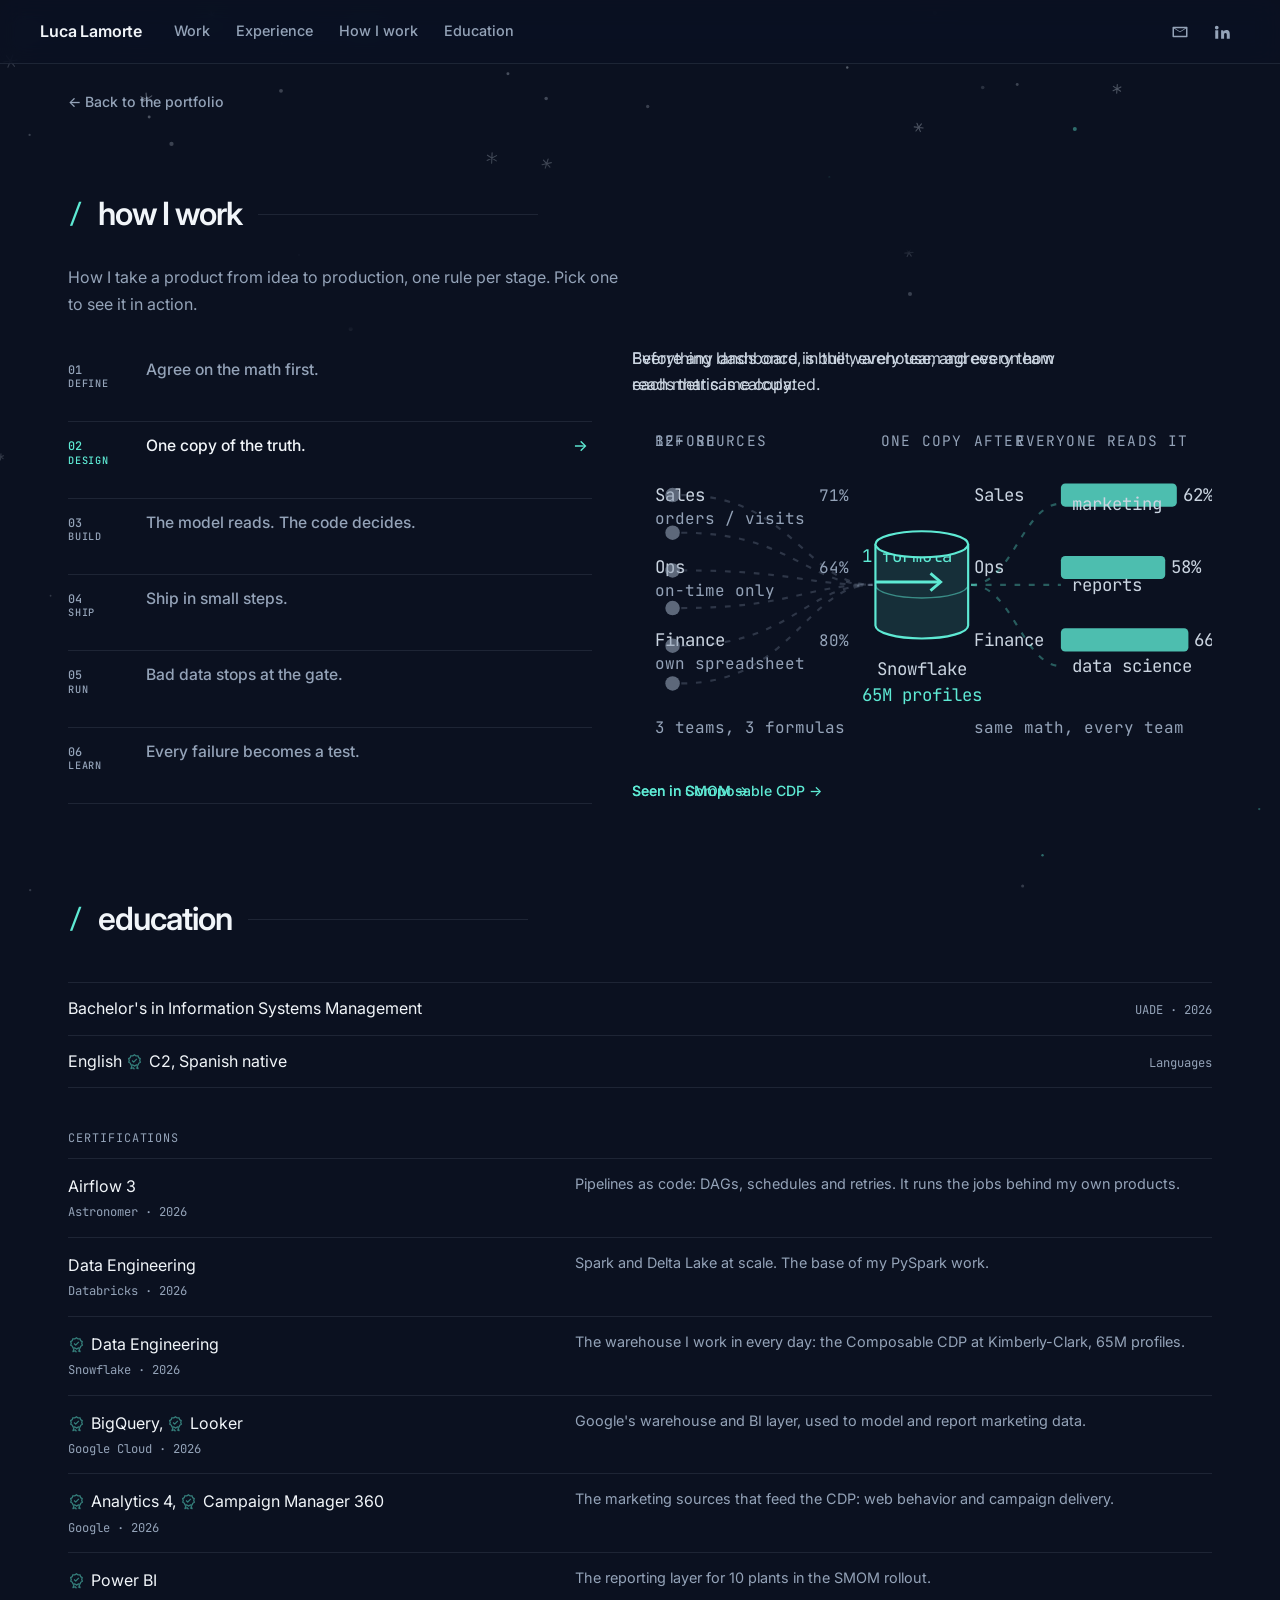
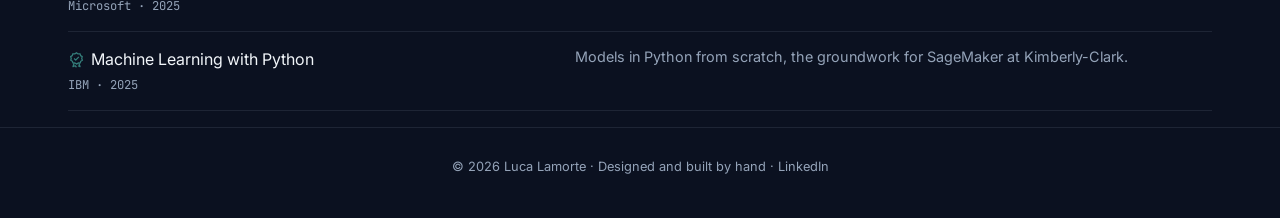
==== work.html @ 302ec4eb "Redesign: less CV, more product, under a quiet snowfall of data The hero uses the full width, About " ====
<!doctype html>
<html lang="en">
<head>
<meta charset="utf-8">
<meta name="viewport" content="width=device-width, initial-scale=1">
<title>How I work · Luca Lamorte</title>
<meta name="description" content="Data Engineer in Buenos Aires. I build the data platform, and then the GenAI product on top of it.">
<link rel="canonical" href="https://lucalamorte.github.io/work.html">
<meta property="og:type" content="website">
<meta property="og:site_name" content="Luca Lamorte">
<meta property="og:title" content="Luca Lamorte · Data Engineer">
<meta property="og:description" content="Data Engineer in Buenos Aires. I build the data platform, and then the GenAI product on top of it.">
<meta property="og:url" content="https://lucalamorte.github.io/work.html">
<meta property="og:image" content="https://lucalamorte.github.io/assets/og/home.png">
<meta property="og:image:alt" content="Luca Lamorte · Data Engineer">
<meta property="og:image:width" content="1200">
<meta property="og:image:height" content="630">
<meta property="og:locale" content="en_US">
<meta name="twitter:card" content="summary_large_image">
<meta name="twitter:title" content="Luca Lamorte · Data Engineer">
<meta name="twitter:description" content="Data Engineer in Buenos Aires. I build the data platform, and then the GenAI product on top of it.">
<meta name="twitter:image" content="https://lucalamorte.github.io/assets/og/home.png">
<meta name="theme-color" content="#0b1120">
<link rel="icon" href="assets/favicon.svg" type="image/svg+xml">
<link rel="apple-touch-icon" href="assets/apple-touch-icon.png">
<link rel="preconnect" href="https://fonts.googleapis.com">
<link rel="preconnect" href="https://fonts.gstatic.com" crossorigin>
<link href="https://fonts.googleapis.com/css2?family=Inter:wght@400;500;600;700&family=JetBrains+Mono:wght@400;500&display=swap" rel="stylesheet">
<link rel="stylesheet" href="style.css">
</head>
<body>
<svg width="0" height="0" style="position:absolute" aria-hidden="true">
  <symbol id="i-mail" viewBox="0 0 24 24"><path fill="currentColor" d="M3 5h18a1 1 0 0 1 1 1v12a1 1 0 0 1-1 1H3a1 1 0 0 1-1-1V6a1 1 0 0 1 1-1zm9 7.2L4 7.3V17h16V7.3l-8 4.9zM5.2 7l6.8 4.2L18.8 7H5.2z"/></symbol>
  <symbol id="i-linkedin" viewBox="0 0 24 24"><path fill="currentColor" d="M4.98 3.5a2.5 2.5 0 1 1 0 5 2.5 2.5 0 0 1 0-5zM3 9.75h4V21H3V9.75zm7 0h3.8v1.6h.06c.53-1 1.83-2.06 3.77-2.06 4.03 0 4.77 2.65 4.77 6.1V21h-4v-5c0-1.2-.02-2.74-1.67-2.74-1.67 0-1.93 1.3-1.93 2.65V21h-4V9.75z"/></symbol>
  <symbol id="i-db" viewBox="0 0 24 24"><g fill="none" stroke="currentColor" stroke-width="1.8"><ellipse cx="12" cy="5.5" rx="7.5" ry="2.8"/><path d="M4.5 5.5v13c0 1.5 3.4 2.8 7.5 2.8s7.5-1.3 7.5-2.8v-13M4.5 12c0 1.5 3.4 2.8 7.5 2.8s7.5-1.3 7.5-2.8"/></g></symbol>
  <symbol id="i-copy" viewBox="0 0 24 24"><path fill="none" stroke="currentColor" stroke-width="1.8" stroke-linejoin="round" d="M9 9h10.5a1.5 1.5 0 0 1 1.5 1.5V20a1.5 1.5 0 0 1-1.5 1.5H10.5A1.5 1.5 0 0 1 9 20zM15 9V4.5A1.5 1.5 0 0 0 13.5 3H4.5A1.5 1.5 0 0 0 3 4.5v9A1.5 1.5 0 0 0 4.5 15H9"/></symbol>
  <symbol id="i-seal" viewBox="0 0 24 24"><g fill="none" stroke="currentColor" stroke-width="1.8" stroke-linejoin="round"><path d="M12 2.5l2.2 1.6 2.7-.2.9 2.6 2.3 1.4-.7 2.6.9 2.6-2.3 1.4-.9 2.6-2.7-.2L12 18.5l-2.2-1.6-2.7.2-.9-2.6-2.3-1.4.7-2.6-.9-2.6 2.3-1.4.9-2.6 2.7.2z"/><path d="M8.6 10.6l2.3 2.3 4.4-4.6"/><path d="M8.5 17.6L7 22l3-1.2L12 23M15.5 17.6L17 22l-3-1.2"/></g></symbol>
  <symbol id="i-factory" viewBox="0 0 24 24"><path fill="none" stroke="currentColor" stroke-width="1.8" stroke-linejoin="round" d="M3 21V10l5 3V10l5 3V10l5 3V4h3v17H3zm4-4h2m4 0h2"/></symbol>
</svg>

<nav class="nav" aria-label="Main">
  <a class="name" href="index.html">Luca Lamorte</a>
  <div class="links"><a href="index.html#projects">Work</a><a href="index.html#experience">Experience</a><a href="#principles">How I work</a><a href="#education">Education</a></div>
  <div class="icons">
    <a href="mailto:lclamorte@gmail.com?subject=Let's%20connect!" aria-label="Email"><svg><use href="#i-mail"/></svg></a>
    <a href="https://www.linkedin.com/in/lclamorte/" aria-label="LinkedIn" rel="noopener"><svg><use href="#i-linkedin"/></svg></a>
  </div>
</nav>

<main id="top" class="page">
  <a class="back" href="index.html">← Back to the portfolio</a>
  <section id="principles" class="reveal">
    <h2><span>/</span> how I work</h2>
    <p class="lead">How I take a product from idea to production, one rule per stage. Pick one to see it in action.</p>
    <div class="principles">
      <div class="pr-list" role="tablist" aria-label="How I work">
        <button type="button" class="pr-item on" role="tab" aria-selected="true" aria-controls="pr-0" id="pr-tab-0"><span class="n">01<em>Define</em></span><span class="tx"><b>Agree on the math first.</b><span class="desc"><span>Before any dashboard is built, every team agrees on how each metric is calculated.</span></span></span><i class="bar"></i></button>
        <button type="button" class="pr-item" role="tab" aria-selected="false" aria-controls="pr-1" id="pr-tab-1"><span class="n">02<em>Design</em></span><span class="tx"><b>One copy of the truth.</b><span class="desc"><span>Everything lands once, in the warehouse, and every team reads that same copy.</span></span></span><i class="bar"></i></button>
        <button type="button" class="pr-item" role="tab" aria-selected="false" aria-controls="pr-2" id="pr-tab-2"><span class="n">03<em>Build</em></span><span class="tx"><b>The model reads. The code decides.</b><span class="desc"><span>The model understands what people mean. Every number, date and delete happens in code.</span></span></span><i class="bar"></i></button>
        <button type="button" class="pr-item" role="tab" aria-selected="false" aria-controls="pr-3" id="pr-tab-3"><span class="n">04<em>Ship</em></span><span class="tx"><b>Ship in small steps.</b><span class="desc"><span>Release to one group first, learn from it, then roll out to the rest.</span></span></span><i class="bar"></i></button>
        <button type="button" class="pr-item" role="tab" aria-selected="false" aria-controls="pr-4" id="pr-tab-4"><span class="n">05<em>Run</em></span><span class="tx"><b>Bad data stops at the gate.</b><span class="desc"><span>Quality is checked inside the pipeline, so a broken source never reaches an audience.</span></span></span><i class="bar"></i></button>
        <button type="button" class="pr-item" role="tab" aria-selected="false" aria-controls="pr-5" id="pr-tab-5"><span class="n">06<em>Learn</em></span><span class="tx"><b>Every failure becomes a test.</b><span class="desc"><span>When something breaks for a real user, that conversation becomes a test.</span></span></span><i class="bar"></i></button>
      </div>
      <div class="pr-panel">
        <div class="pr-scene on" role="tabpanel" id="pr-0" aria-labelledby="pr-tab-0">
          <p class="scene-desc">Before any dashboard is built, every team agrees on how each metric is calculated.</p>
          <svg viewBox="0 0 400 240" role="img" aria-label="Three teams with three formulas agree on one, and their numbers become comparable."><text class="sc-cap" x="16" y="24" text-anchor="start">before</text><text class="sc-cap" x="236" y="24" text-anchor="start">after</text><text class="sc-t" x="16" y="62" text-anchor="start">Sales</text><text class="sc-mut" x="150" y="62" text-anchor="end">71%</text><text class="sc-mut" x="16" y="78" text-anchor="start">orders / visits</text><text class="sc-t" x="16" y="112" text-anchor="start">Ops</text><text class="sc-mut" x="150" y="112" text-anchor="end">64%</text><text class="sc-mut" x="16" y="128" text-anchor="start">on-time only</text><text class="sc-t" x="16" y="162" text-anchor="start">Finance</text><text class="sc-mut" x="150" y="162" text-anchor="end">80%</text><text class="sc-mut" x="16" y="178" text-anchor="start">own spreadsheet</text><text class="sc-mut" x="16" y="222" text-anchor="start">3 teams, 3 formulas</text><path d="M168 118 H212" stroke="#5eead4" stroke-width="2"/><path d="M206 112 l7 6 l-7 6" fill="none" stroke="#5eead4" stroke-width="2"/><text class="sc-acc" x="190" y="104" text-anchor="middle">1 formula</text><text class="sc-t" x="236" y="62" text-anchor="start">Sales</text><rect x="296" y="50" width="80" height="16" rx="3" fill="#5eead4" fill-opacity=".8"><animate attributeName="width" values="0;0;80;80;0" keyTimes="0;.15;.45;.92;1" dur="6s" repeatCount="indefinite"/></rect><text class="sc-t" x="380" y="62" opacity="0">62%<animate attributeName="opacity" values="0;0;1;1;0" keyTimes="0;.44;.5;.92;1" dur="6s" repeatCount="indefinite"/></text><text class="sc-t" x="236" y="112" text-anchor="start">Ops</text><rect x="296" y="100" width="72" height="16" rx="3" fill="#5eead4" fill-opacity=".8"><animate attributeName="width" values="0;0;72;72;0" keyTimes="0;.15;.45;.92;1" dur="6s" repeatCount="indefinite"/></rect><text class="sc-t" x="372" y="112" opacity="0">58%<animate attributeName="opacity" values="0;0;1;1;0" keyTimes="0;.44;.5;.92;1" dur="6s" repeatCount="indefinite"/></text><text class="sc-t" x="236" y="162" text-anchor="start">Finance</text><rect x="296" y="150" width="88" height="16" rx="3" fill="#5eead4" fill-opacity=".8"><animate attributeName="width" values="0;0;88;88;0" keyTimes="0;.15;.45;.92;1" dur="6s" repeatCount="indefinite"/></rect><text class="sc-t" x="388" y="162" opacity="0">66%<animate attributeName="opacity" values="0;0;1;1;0" keyTimes="0;.44;.5;.92;1" dur="6s" repeatCount="indefinite"/></text><text class="sc-mut" x="236" y="222" text-anchor="start">same math, every team</text></svg>
          <a class="seen" href="projects/smom.html">Seen in SMOM →</a>
        </div>
        <div class="pr-scene" role="tabpanel" id="pr-1" aria-labelledby="pr-tab-1">
          <p class="scene-desc">Everything lands once, in the warehouse, and every team reads that same copy.</p>
          <svg viewBox="0 0 400 240" role="img" aria-label="One copy of the truth. Everything lands once, in the warehouse, and every team reads that same copy."><text class="sc-cap" x="16" y="24" text-anchor="start">12+ sources</text><text class="sc-cap" x="200" y="24" text-anchor="middle">one copy</text><text class="sc-cap" x="384" y="24" text-anchor="end">everyone reads it</text><path class="sc-line sc-flow" d="M34 58 C110 58 120 120 166 120"/><circle cx="28" cy="58" r="5" fill="#94a3b8" fill-opacity=".6"/><path class="sc-line sc-flow" d="M34 84 C110 84 120 120 166 120"/><circle cx="28" cy="84" r="5" fill="#94a3b8" fill-opacity=".6"/><path class="sc-line sc-flow" d="M34 110 C110 110 120 120 166 120"/><circle cx="28" cy="110" r="5" fill="#94a3b8" fill-opacity=".6"/><path class="sc-line sc-flow" d="M34 136 C110 136 120 120 166 120"/><circle cx="28" cy="136" r="5" fill="#94a3b8" fill-opacity=".6"/><path class="sc-line sc-flow" d="M34 162 C110 162 120 120 166 120"/><circle cx="28" cy="162" r="5" fill="#94a3b8" fill-opacity=".6"/><path class="sc-line sc-flow" d="M34 188 C110 188 120 120 166 120"/><circle cx="28" cy="188" r="5" fill="#94a3b8" fill-opacity=".6"/><path class="sc-line sc-flow sc-acc-line" d="M234 120 C262 120 270 64 296 64"/><text class="sc-t" x="304" y="68" text-anchor="start">marketing</text><path class="sc-line sc-flow sc-acc-line" d="M234 120 C262 120 270 120 296 120"/><text class="sc-t" x="304" y="124" text-anchor="start">reports</text><path class="sc-line sc-flow sc-acc-line" d="M234 120 C262 120 270 176 296 176"/><text class="sc-t" x="304" y="180" text-anchor="start">data science</text><path d="M168 92 v56 a32 9 0 0 0 64 0 v-56" fill="rgba(94,234,212,.14)" stroke="#5eead4" stroke-width="1.5"/>
<ellipse cx="200" cy="92" rx="32" ry="9" fill="#0b1120" stroke="#5eead4" stroke-width="1.5"/>
<path d="M168 120 a32 9 0 0 0 64 0" fill="none" stroke="#5eead4" stroke-opacity=".5"/><text class="sc-t" x="200" y="182" text-anchor="middle">Snowflake</text><text class="sc-acc" x="200" y="200" text-anchor="middle">65M profiles</text></svg>
          <a class="seen" href="projects/cdp.html">Seen in Composable CDP →</a>
        </div>
        <div class="pr-scene" role="tabpanel" id="pr-2" aria-labelledby="pr-tab-2">
          <p class="scene-desc">The model understands what people mean. Every number, date and delete happens in code.</p>
          <svg viewBox="0 0 400 240" role="img" aria-label="The model reads. The code decides. The model understands what people mean. Every number, date and delete happens in code."><text class="sc-cap" x="16" y="24" text-anchor="start">you say</text><path class="sc-line sc-flow" d="M170 68 H260 V176 H170"/><ellipse rx="4" ry="5.2" fill="#f8fafc"><animateMotion dur="3.6s" repeatCount="indefinite" path="M170 68 H260 V176 H170" keyPoints="0;1;1" keyTimes="0;.85;1" calcMode="linear"/></ellipse><path d="M12 42 H150 a6 6 0 0 1 6 6 V88 a6 6 0 0 1 -6 6 H26 l-10 8 v-8 h-4 a6 6 0 0 1 -6 -6 V48 a6 6 0 0 1 6 -6 z" fill="rgba(94,234,212,.08)" stroke="rgba(94,234,212,.35)"/><text class="sc-t" x="16" y="64" text-anchor="start">"the usual, but</text><text class="sc-t" x="16" y="82" text-anchor="start">with two eggs"</text><circle cx="260" cy="68" r="28" fill="#5eead4"/><text class="sc-ink" x="260" y="72" text-anchor="middle">model</text><text class="sc-mut" x="298" y="66" text-anchor="start">reads it</text><text class="sc-mut" x="268" y="118" text-anchor="start">{toast: 1,</text><text class="sc-mut" x="268" y="132" text-anchor="start"> eggs: 2}</text><rect class="sc-code" x="232" y="148" width="56" height="56" rx="6"/><text class="sc-t" x="260" y="180" text-anchor="middle">code</text><text class="sc-mut" x="298" y="174" text-anchor="start">does</text><text class="sc-mut" x="298" y="188" text-anchor="start">the math</text><g opacity=".2"><ellipse cx="66" cy="150" rx="50" ry="12" fill="none" stroke="#94a3b8" stroke-width="1.5"/><ellipse cx="66" cy="150" rx="36" ry="7" fill="none" stroke="#94a3b8" stroke-opacity=".4"/><path d="M38 146 q0 -9 9 -10 q10 0 10 9 q-9 5 -19 1 z" fill="#f8fafc"/><circle cx="47" cy="143" r="3.5" fill="#fbbf24"/><path d="M62 146 q0 -9 9 -10 q10 0 10 9 q-9 5 -19 1 z" fill="#f8fafc"/><circle cx="71" cy="143" r="3.5" fill="#fbbf24"/><rect x="86" y="136" width="18" height="14" rx="4" fill="#d6a462"/><animate attributeName="opacity" values=".2;.2;1;1" keyTimes="0;.8;.88;1" dur="3.6s" repeatCount="indefinite"/></g><text class="sc-big" x="16" y="190" opacity=".25">412 kcal<animate attributeName="opacity" values=".25;.25;1;1" keyTimes="0;.8;.88;1" dur="3.6s" repeatCount="indefinite"/></text><text class="sc-cap" x="16" y="210" text-anchor="start">logged, exact</text></svg>
          <a class="seen" href="projects/nutrigordo.html">Seen in Nutrigordo →</a>
        </div>
        <div class="pr-scene" role="tabpanel" id="pr-3" aria-labelledby="pr-tab-3">
          <p class="scene-desc">Release to one group first, learn from it, then roll out to the rest.</p>
          <svg viewBox="0 0 400 240" role="img" aria-label="A release goes to a pilot, then one team, five teams, a region and everyone."><text class="sc-cap" x="200" y="28" text-anchor="middle">ship in small steps</text><path d="M40 128 H360" stroke="#94a3b8" stroke-opacity=".3" stroke-width="2"/><path d="M40 128 H360" stroke="#5eead4" stroke-width="2" pathLength="100" stroke-dasharray="0 100"><animate attributeName="stroke-dasharray" values="0 100;100 100;100 100;0 100" keyTimes="0;.85;.94;1" dur="10s" repeatCount="indefinite"/></path><g fill="#94a3b8"><animate attributeName="fill" values="#94a3b8;#94a3b8;#5eead4;#5eead4;#94a3b8" keyTimes="0;0.000;0.020;.94;1" dur="10s" repeatCount="indefinite"/><circle cx="40.0" cy="88" r="3"/><path d="M36.0 100 a4 4 0 0 1 8 0 z"/></g><circle cx="40" cy="128" r="6" fill="#0b1120" stroke="#94a3b8" stroke-width="2"><animate attributeName="stroke" values="#94a3b8;#94a3b8;#5eead4;#5eead4;#94a3b8" keyTimes="0;0.000;0.020;.94;1" dur="10s" repeatCount="indefinite"/><animate attributeName="fill" values="#0b1120;#0b1120;#5eead4;#5eead4;#0b1120" keyTimes="0;0.000;0.020;.94;1" dur="10s" repeatCount="indefinite"/></circle><text class="sc-t" x="40" y="156" text-anchor="middle">Pilot</text><text class="sc-acc" x="40" y="174" text-anchor="middle" opacity="0">live<animate attributeName="opacity" values="0;0;1;1;0" keyTimes="0;0.000;0.020;.94;1" dur="10s" repeatCount="indefinite"/></text><g fill="#94a3b8"><animate attributeName="fill" values="#94a3b8;#94a3b8;#5eead4;#5eead4;#94a3b8" keyTimes="0;0.212;0.232;.94;1" dur="10s" repeatCount="indefinite"/><circle cx="115.5" cy="88" r="3"/><path d="M111.5 100 a4 4 0 0 1 8 0 z"/></g><g fill="#94a3b8"><animate attributeName="fill" values="#94a3b8;#94a3b8;#5eead4;#5eead4;#94a3b8" keyTimes="0;0.212;0.232;.94;1" dur="10s" repeatCount="indefinite"/><circle cx="124.5" cy="88" r="3"/><path d="M120.5 100 a4 4 0 0 1 8 0 z"/></g><circle cx="120" cy="128" r="6" fill="#0b1120" stroke="#94a3b8" stroke-width="2"><animate attributeName="stroke" values="#94a3b8;#94a3b8;#5eead4;#5eead4;#94a3b8" keyTimes="0;0.212;0.232;.94;1" dur="10s" repeatCount="indefinite"/><animate attributeName="fill" values="#0b1120;#0b1120;#5eead4;#5eead4;#0b1120" keyTimes="0;0.212;0.232;.94;1" dur="10s" repeatCount="indefinite"/></circle><text class="sc-t" x="120" y="156" text-anchor="middle">1 team</text><text class="sc-acc" x="120" y="174" text-anchor="middle" opacity="0">live<animate attributeName="opacity" values="0;0;1;1;0" keyTimes="0;0.212;0.232;.94;1" dur="10s" repeatCount="indefinite"/></text><g fill="#94a3b8"><animate attributeName="fill" values="#94a3b8;#94a3b8;#5eead4;#5eead4;#94a3b8" keyTimes="0;0.425;0.445;.94;1" dur="10s" repeatCount="indefinite"/><circle cx="191.0" cy="88" r="3"/><path d="M187.0 100 a4 4 0 0 1 8 0 z"/></g><g fill="#94a3b8"><animate attributeName="fill" values="#94a3b8;#94a3b8;#5eead4;#5eead4;#94a3b8" keyTimes="0;0.425;0.445;.94;1" dur="10s" repeatCount="indefinite"/><circle cx="200.0" cy="88" r="3"/><path d="M196.0 100 a4 4 0 0 1 8 0 z"/></g><g fill="#94a3b8"><animate attributeName="fill" values="#94a3b8;#94a3b8;#5eead4;#5eead4;#94a3b8" keyTimes="0;0.425;0.445;.94;1" dur="10s" repeatCount="indefinite"/><circle cx="209.0" cy="88" r="3"/><path d="M205.0 100 a4 4 0 0 1 8 0 z"/></g><circle cx="200" cy="128" r="6" fill="#0b1120" stroke="#94a3b8" stroke-width="2"><animate attributeName="stroke" values="#94a3b8;#94a3b8;#5eead4;#5eead4;#94a3b8" keyTimes="0;0.425;0.445;.94;1" dur="10s" repeatCount="indefinite"/><animate attributeName="fill" values="#0b1120;#0b1120;#5eead4;#5eead4;#0b1120" keyTimes="0;0.425;0.445;.94;1" dur="10s" repeatCount="indefinite"/></circle><text class="sc-t" x="200" y="156" text-anchor="middle">5 teams</text><text class="sc-acc" x="200" y="174" text-anchor="middle" opacity="0">live<animate attributeName="opacity" values="0;0;1;1;0" keyTimes="0;0.425;0.445;.94;1" dur="10s" repeatCount="indefinite"/></text><g fill="#94a3b8"><animate attributeName="fill" values="#94a3b8;#94a3b8;#5eead4;#5eead4;#94a3b8" keyTimes="0;0.637;0.657;.94;1" dur="10s" repeatCount="indefinite"/><circle cx="266.5" cy="88" r="3"/><path d="M262.5 100 a4 4 0 0 1 8 0 z"/></g><g fill="#94a3b8"><animate attributeName="fill" values="#94a3b8;#94a3b8;#5eead4;#5eead4;#94a3b8" keyTimes="0;0.637;0.657;.94;1" dur="10s" repeatCount="indefinite"/><circle cx="275.5" cy="88" r="3"/><path d="M271.5 100 a4 4 0 0 1 8 0 z"/></g><g fill="#94a3b8"><animate attributeName="fill" values="#94a3b8;#94a3b8;#5eead4;#5eead4;#94a3b8" keyTimes="0;0.637;0.657;.94;1" dur="10s" repeatCount="indefinite"/><circle cx="284.5" cy="88" r="3"/><path d="M280.5 100 a4 4 0 0 1 8 0 z"/></g><g fill="#94a3b8"><animate attributeName="fill" values="#94a3b8;#94a3b8;#5eead4;#5eead4;#94a3b8" keyTimes="0;0.637;0.657;.94;1" dur="10s" repeatCount="indefinite"/><circle cx="293.5" cy="88" r="3"/><path d="M289.5 100 a4 4 0 0 1 8 0 z"/></g><circle cx="280" cy="128" r="6" fill="#0b1120" stroke="#94a3b8" stroke-width="2"><animate attributeName="stroke" values="#94a3b8;#94a3b8;#5eead4;#5eead4;#94a3b8" keyTimes="0;0.637;0.657;.94;1" dur="10s" repeatCount="indefinite"/><animate attributeName="fill" values="#0b1120;#0b1120;#5eead4;#5eead4;#0b1120" keyTimes="0;0.637;0.657;.94;1" dur="10s" repeatCount="indefinite"/></circle><text class="sc-t" x="280" y="156" text-anchor="middle">1 region</text><text class="sc-acc" x="280" y="174" text-anchor="middle" opacity="0">live<animate attributeName="opacity" values="0;0;1;1;0" keyTimes="0;0.637;0.657;.94;1" dur="10s" repeatCount="indefinite"/></text><g fill="#94a3b8"><animate attributeName="fill" values="#94a3b8;#94a3b8;#5eead4;#5eead4;#94a3b8" keyTimes="0;0.850;0.870;.94;1" dur="10s" repeatCount="indefinite"/><circle cx="342.0" cy="88" r="3"/><path d="M338.0 100 a4 4 0 0 1 8 0 z"/></g><g fill="#94a3b8"><animate attributeName="fill" values="#94a3b8;#94a3b8;#5eead4;#5eead4;#94a3b8" keyTimes="0;0.850;0.870;.94;1" dur="10s" repeatCount="indefinite"/><circle cx="351.0" cy="88" r="3"/><path d="M347.0 100 a4 4 0 0 1 8 0 z"/></g><g fill="#94a3b8"><animate attributeName="fill" values="#94a3b8;#94a3b8;#5eead4;#5eead4;#94a3b8" keyTimes="0;0.850;0.870;.94;1" dur="10s" repeatCount="indefinite"/><circle cx="360.0" cy="88" r="3"/><path d="M356.0 100 a4 4 0 0 1 8 0 z"/></g><g fill="#94a3b8"><animate attributeName="fill" values="#94a3b8;#94a3b8;#5eead4;#5eead4;#94a3b8" keyTimes="0;0.850;0.870;.94;1" dur="10s" repeatCount="indefinite"/><circle cx="369.0" cy="88" r="3"/><path d="M365.0 100 a4 4 0 0 1 8 0 z"/></g><g fill="#94a3b8"><animate attributeName="fill" values="#94a3b8;#94a3b8;#5eead4;#5eead4;#94a3b8" keyTimes="0;0.850;0.870;.94;1" dur="10s" repeatCount="indefinite"/><circle cx="378.0" cy="88" r="3"/><path d="M374.0 100 a4 4 0 0 1 8 0 z"/></g><circle cx="360" cy="128" r="6" fill="#0b1120" stroke="#94a3b8" stroke-width="2"><animate attributeName="stroke" values="#94a3b8;#94a3b8;#5eead4;#5eead4;#94a3b8" keyTimes="0;0.850;0.870;.94;1" dur="10s" repeatCount="indefinite"/><animate attributeName="fill" values="#0b1120;#0b1120;#5eead4;#5eead4;#0b1120" keyTimes="0;0.850;0.870;.94;1" dur="10s" repeatCount="indefinite"/></circle><text class="sc-t" x="360" y="156" text-anchor="middle">Everyone</text><text class="sc-acc" x="360" y="174" text-anchor="middle" opacity="0">live<animate attributeName="opacity" values="0;0;1;1;0" keyTimes="0;0.850;0.870;.94;1" dur="10s" repeatCount="indefinite"/></text><text class="sc-mut" x="200" y="214" text-anchor="middle">each step teaches the next one</text></svg>
          <a class="seen" href="projects/smom.html">Seen in SMOM →</a>
        </div>
        <div class="pr-scene" role="tabpanel" id="pr-4" aria-labelledby="pr-tab-4">
          <p class="scene-desc">Quality is checked inside the pipeline, so a broken source never reaches an audience.</p>
          <svg viewBox="0 0 400 240" role="img" aria-label="Bad data stops at the gate. Quality is checked inside the pipeline, so a broken source never reaches an audience."><text class="sc-cap" x="16" y="24" text-anchor="start">sources</text><text class="sc-cap" x="200" y="24" text-anchor="middle">quality check</text><text class="sc-cap" x="384" y="24" text-anchor="end">audience</text><path d="M16 130 H384" stroke="#94a3b8" stroke-opacity=".35" stroke-width="1.5"/><path d="M200 60 V196" stroke="#5eead4" stroke-width="2" stroke-dasharray="6 5"/><text class="sc-mut" x="200" y="214" text-anchor="middle">Monte Carlo</text><rect x="-11" y="-7" width="22" height="14" rx="3" fill="rgba(94,234,212,.14)" stroke="#5eead4"><animateMotion path="M20 130 H372" dur="4.5s" begin="0.0s" repeatCount="indefinite"/></rect><rect x="-11" y="-7" width="22" height="14" rx="3" fill="rgba(94,234,212,.14)" stroke="#5eead4"><animateMotion path="M20 130 H372" dur="4.5s" begin="1.5s" repeatCount="indefinite"/></rect><rect x="-11" y="-7" width="22" height="14" rx="3" fill="rgba(94,234,212,.14)" stroke="#5eead4"><animateMotion path="M20 130 H372" dur="4.5s" begin="3.0s" repeatCount="indefinite"/></rect><g><rect x="-11" y="-7" width="22" height="14" rx="3" fill="#f87171" fill-opacity=".85"/><animateMotion path="M20 130 H182" keyPoints="0;1;1" keyTimes="0;.4;1" dur="4.5s" begin=".75s" repeatCount="indefinite" calcMode="linear"/></g><text class="sc-t" x="186" y="104" text-anchor="end" fill="#f87171" style="fill:#f87171" opacity="0">✕ blocked, alert sent<animate attributeName="opacity" values="0;0;1;1" keyTimes="0;.4;.45;1" dur="4.5s" repeatCount="indefinite" begin=".75s"/></text></svg>
          <a class="seen" href="projects/cdp.html">Seen in Composable CDP →</a>
        </div>
        <div class="pr-scene" role="tabpanel" id="pr-5" aria-labelledby="pr-tab-5">
          <p class="scene-desc">When something breaks for a real user, that conversation becomes a test.</p>
          <svg viewBox="0 0 400 240" role="img" aria-label="Every failure becomes a test. When something breaks for a real user, that conversation becomes a test."><text class="sc-cap" x="16" y="24" text-anchor="start">test suite</text><text class="sc-big" x="16" y="66">136 passing<animate attributeName="opacity" values="1;1;0;0" keyTimes="0;.55;.62;1" dur="5s" repeatCount="indefinite"/></text><text class="sc-big" x="16" y="66" opacity="0">137 passing<animate attributeName="opacity" values="0;0;1;1;0" keyTimes="0;.58;.66;.94;1" dur="5s" repeatCount="indefinite"/></text><circle cx="44" cy="110" r="9" fill="rgba(94,234,212,.14)" stroke="#5eead4" stroke-width="1.5"/><circle cx="76" cy="110" r="9" fill="rgba(94,234,212,.14)" stroke="#5eead4" stroke-width="1.5"/><circle cx="108" cy="110" r="9" fill="rgba(94,234,212,.14)" stroke="#5eead4" stroke-width="1.5"/><circle cx="140" cy="110" r="9" fill="rgba(94,234,212,.14)" stroke="#5eead4" stroke-width="1.5"/><circle cx="172" cy="110" r="9" fill="rgba(94,234,212,.14)" stroke="#5eead4" stroke-width="1.5"/><circle cx="204" cy="110" r="9" fill="rgba(94,234,212,.14)" stroke="#5eead4" stroke-width="1.5"/><circle cx="236" cy="110" r="9" fill="rgba(94,234,212,.14)" stroke="#5eead4" stroke-width="1.5"/><circle cx="268" cy="110" r="9" fill="rgba(94,234,212,.14)" stroke="#5eead4" stroke-width="1.5"/><circle cx="300" cy="110" r="9" fill="rgba(94,234,212,.14)" stroke="#5eead4" stroke-width="1.5"/><circle cx="332" cy="110" r="9" fill="rgba(94,234,212,.14)" stroke="#5eead4" stroke-width="1.5"/><g><animateTransform attributeName="transform" type="translate" values="0 80;0 80;0 0;0 0" keyTimes="0;.3;.55;1" dur="5s" repeatCount="indefinite" calcMode="spline" keySplines="0 0 1 1;.4 0 .2 1;0 0 1 1"/>
<circle cx="364" cy="110" r="9" stroke-width="1.5" fill="#f87171" stroke="#f87171"><animate attributeName="fill" values="#f87171;#f87171;rgba(94,234,212,.14);rgba(94,234,212,.14)" keyTimes="0;.5;.6;1" dur="5s" repeatCount="indefinite"/><animate attributeName="stroke" values="#f87171;#f87171;#5eead4;#5eead4" keyTimes="0;.5;.6;1" dur="5s" repeatCount="indefinite"/></circle></g><text class="sc-t" x="352" y="194" text-anchor="end" style="fill:#f87171">a real chat breaks<animate attributeName="opacity" values="1;1;0;0" keyTimes="0;.3;.4;1" dur="5s" repeatCount="indefinite"/></text><text class="sc-mut" x="16" y="160" text-anchor="start">the bug becomes a test, forever</text></svg>
          <a class="seen" href="projects/nutrigordo.html">Seen in Nutrigordo →</a>
        </div>
      </div>
    </div>
  </section>

  <section id="education" class="reveal">
    <h2><span>/</span> education</h2>
    <ul class="list">
        <li><span class="what">Bachelor's in Information Systems Management</span><span class="who">UADE · 2026</span></li>
        <li class="one"><span class="what">English <a class="cred" href="https://cert.efset.org/2LxfZy" rel="noopener"><svg class="seal" aria-hidden="true"><use href="#i-seal"/></svg>C2</a>, Spanish native</span><span class="who"><span class="meta">Languages</span><span class="go">view credential ↗</span></span></li>
    </ul>
    <p class="list-label">Certifications</p>
    <ul class="list certs">
        <li><span class="what">Airflow 3</span><span class="who">Astronomer · 2026</span><span class="cert-note">Pipelines as code: DAGs, schedules and retries. It runs the jobs behind my own products.</span></li>
        <li><span class="what">Data Engineering</span><span class="who">Databricks · 2026</span><span class="cert-note">Spark and Delta Lake at scale. The base of my PySpark work.</span></li>
        <li class="one"><span class="what"><a class="cred" href="https://achieve.snowflake.com/e4817076-5584-4154-bc81-b31a99f1b334" rel="noopener"><svg class="seal" aria-hidden="true"><use href="#i-seal"/></svg>Data Engineering</a></span><span class="who"><span class="meta">Snowflake · 2026</span><span class="go">view credential ↗</span></span><span class="cert-note">The warehouse I work in every day: the Composable CDP at Kimberly-Clark, 65M profiles.</span></li>
        <li><span class="what"><a class="cred" href="https://www.credly.com/badges/dc607278-6c4c-4a3d-9680-2f892a79aff0" rel="noopener"><svg class="seal" aria-hidden="true"><use href="#i-seal"/></svg>BigQuery</a>, <a class="cred" href="https://www.credly.com/badges/6d7eccb5-0103-4d6d-944a-61bacf40d1e3" rel="noopener"><svg class="seal" aria-hidden="true"><use href="#i-seal"/></svg>Looker</a></span><span class="who"><span class="meta">Google Cloud · 2026</span><span class="go">view credential ↗</span></span><span class="cert-note">Google's warehouse and BI layer, used to model and report marketing data.</span></li>
        <li><span class="what"><a class="cred" href="https://skillshop.credential.net/e78edea0-5392-442c-916a-2044020cbfe9" rel="noopener"><svg class="seal" aria-hidden="true"><use href="#i-seal"/></svg>Analytics 4</a>, <a class="cred" href="https://skillshop.credential.net/ca87fab7-0ff1-48b2-8c95-75a754aa3c0f" rel="noopener"><svg class="seal" aria-hidden="true"><use href="#i-seal"/></svg>Campaign Manager 360</a></span><span class="who"><span class="meta">Google · 2026</span><span class="go">view credential ↗</span></span><span class="cert-note">The marketing sources that feed the CDP: web behavior and campaign delivery.</span></li>
        <li class="one"><span class="what"><a class="cred" href="https://learn.microsoft.com/en-us/users/lucalamorte-9631/achievements/3autwv3h" rel="noopener"><svg class="seal" aria-hidden="true"><use href="#i-seal"/></svg>Power BI</a></span><span class="who"><span class="meta">Microsoft · 2025</span><span class="go">view credential ↗</span></span><span class="cert-note">The reporting layer for 10 plants in the SMOM rollout.</span></li>
        <li class="one"><span class="what"><a class="cred" href="https://www.credly.com/badges/8c637f8d-a946-4fdb-aeb4-79f877d4640e" rel="noopener"><svg class="seal" aria-hidden="true"><use href="#i-seal"/></svg>Machine Learning with Python</a></span><span class="who"><span class="meta">IBM · 2025</span><span class="go">view credential ↗</span></span><span class="cert-note">Models in Python from scratch, the groundwork for SageMaker at Kimberly-Clark.</span></li>
    </ul>
  </section>
</main>

<footer>© 2026 Luca Lamorte · Designed and built by hand · <a href="https://www.linkedin.com/in/lclamorte/" rel="noopener">LinkedIn</a></footer>

<script src="snow.js"></script>
<script>
  // How I work: las reglas rotan solas mientras la sección está a la vista; un clic la deja quieta en la elegida.
  const principles = document.querySelector('.principles');
  const ruleTabs = [...principles.querySelectorAll('.pr-item')];
  const panels = [...principles.querySelectorAll('.pr-scene')];
  const showRule = n => {
    ruleTabs.forEach((tab, k) => { tab.classList.toggle('on', k === n); tab.setAttribute('aria-selected', k === n); });
    panels.forEach((panel, k) => panel.classList.toggle('on', k === n));
  };
  ruleTabs.forEach((tab, k) => {
    tab.addEventListener('click', () => { principles.classList.remove('auto'); showRule(k); });
    tab.querySelector('.bar').addEventListener('animationend', () => showRule((k + 1) % ruleTabs.length));
  });
  principles.classList.add('auto');
  // Lo animado arranca al llegar: las filas entran en cascada, los números cuentan y las reglas empiezan a rotar.
  const motion = new IntersectionObserver(entries => entries.forEach(entry => {
    entry.target.classList.toggle('live', entry.isIntersecting);
    if (!entry.isIntersecting || entry.target.dataset.done) return;
    entry.target.dataset.done = '1';
    entry.target.querySelectorAll('[data-count]').forEach(el => {
      const end = +el.dataset.count, t0 = performance.now();
      const step = now => { const k = Math.min(1, (now - t0) / 900); el.textContent = Math.round(end * (1 - Math.pow(1 - k, 3))); if (k < 1) requestAnimationFrame(step); };
      requestAnimationFrame(step);
    });
  }), { threshold: 0.2 });
  document.querySelectorAll('.principles').forEach(el => motion.observe(el));
  document.documentElement.classList.add('motion');
  // Cada bloque aparece al llegar a él.
  if ('IntersectionObserver' in window) {
    document.documentElement.classList.add('js');
    const seen = new IntersectionObserver(entries => entries.forEach(entry => {
      if (entry.isIntersecting) { entry.target.classList.add('in'); seen.unobserve(entry.target); }
    }), { threshold: 0.12 });
    document.querySelectorAll('.reveal').forEach(el => seen.observe(el));
  }
</script>
</body>
</html>
---- style.css ----
:root {
  color-scheme: dark;
  --bg: #0b1120;
  --surface: #151f32;
  --surface-2: #1b2740;
  --border: rgba(148, 163, 184, .14);
  --border-strong: rgba(148, 163, 184, .26);
  --text: #f1f5f9;
  --text-2: #cbd5e1;
  --muted: #94a3b8;
  --accent: #5eead4;
  --accent-ink: #042f2a;
  --accent-tint: rgba(94, 234, 212, .08);
  --accent-line: rgba(94, 234, 212, .35);
  --sans: "Inter", system-ui, -apple-system, "Segoe UI", sans-serif;
  --mono: "JetBrains Mono", ui-monospace, "SFMono-Regular", monospace;
  --radius: 12px;
}

* { box-sizing: border-box; }
html { scroll-behavior: smooth; scroll-padding-top: 76px; }
body { margin: 0; background: var(--bg); color: var(--muted); font-family: var(--sans); font-size: 16px; line-height: 1.7; -webkit-font-smoothing: antialiased; text-rendering: optimizeLegibility; }
a { color: var(--accent); text-decoration: none; }
a:hover { text-decoration: underline; text-underline-offset: 3px; }
img { max-width: 100%; display: block; }
::selection { background: rgba(94, 234, 212, .25); color: var(--text); }
:focus-visible { outline: 2px solid var(--accent); outline-offset: 3px; border-radius: 6px; }

/* ---------- navegación ---------- */
.nav { position: sticky; top: 0; z-index: 10; height: 64px; display: flex; align-items: center; gap: 32px; padding: 0 clamp(16px, 4vw, 40px); background: rgba(11, 17, 32, .78); backdrop-filter: saturate(160%) blur(12px); border-bottom: 1px solid var(--border); }
.nav .name { font-size: 1rem; font-weight: 600; color: var(--text); letter-spacing: -.01em; }
.nav .name:hover { text-decoration: none; color: var(--accent); }
.nav .links { display: flex; gap: 26px; }
.nav .links a { color: var(--muted); font-size: .9rem; font-weight: 500; transition: color .15s; }
.nav .links a:hover { color: var(--text); text-decoration: none; }
.nav .icons { margin-left: auto; display: flex; gap: 6px; }
.nav .icons a { color: var(--muted); display: grid; place-items: center; width: 36px; height: 36px; border-radius: 8px; transition: color .15s, background .15s; }
.nav .icons a:hover { color: var(--accent); }
.nav .icons svg { width: 18px; height: 18px; }
.skip { position: absolute; left: 12px; top: -48px; z-index: 30; padding: 8px 14px; border-radius: 8px; background: var(--accent); color: var(--accent-ink); font-weight: 600; }
.skip:focus { top: 12px; text-decoration: none; }

main { max-width: 1040px; margin: 0 auto; padding: 0 clamp(16px, 5vw, 48px); }
section { padding: 72px 0 16px; }

/* ---------- portada: el retrato a la izquierda, la presentación a la derecha ---------- */
.hero { position: relative; min-height: min(760px, calc(100vh - 64px)); display: grid; grid-template-columns: minmax(0, 1fr) minmax(0, 1.05fr); align-items: center; gap: clamp(24px, 5vw, 64px); padding: 72px 0; }
.portrait { min-width: 0; }
.portrait canvas { display: block; width: 100%; max-width: 500px; aspect-ratio: 1; margin: 0 auto; cursor: crosshair; }
.hero .game-status { min-height: 1.5em; max-width: none; margin: 6px 0 0; text-align: center; font-family: var(--mono); font-size: .76rem; color: var(--accent); }
.hero h1 { font-size: clamp(2.6rem, 5.4vw, 4.4rem); line-height: 1.02; margin: 0; color: var(--text); font-weight: 700; letter-spacing: -.045em; }
.hero h1 b { color: var(--accent); font-weight: 700; }
.hero p { max-width: 560px; margin: 24px 0 0; font-size: 1.125rem; line-height: 1.7; color: var(--muted); }
.hero .cta { display: flex; gap: 12px; flex-wrap: wrap; margin-top: 36px; }

.btn { display: inline-flex; align-items: center; gap: 9px; height: 42px; padding: 0 18px; border: 1px solid var(--border-strong); border-radius: 10px; color: var(--text); font-size: .9rem; font-weight: 500; background: transparent; transition: background .15s, border-color .15s, transform .15s; }
.btn:hover { background: var(--surface); border-color: var(--muted); text-decoration: none; }
.btn:active { transform: translateY(1px); }
.btn svg { width: 16px; height: 16px; }
.btn.solid, .hero .cta .btn:first-child, .contact .btn { background: var(--accent); border-color: var(--accent); color: var(--accent-ink); font-weight: 600; }
.btn.solid:hover, .hero .cta .btn:first-child:hover, .contact .btn:hover { background: #8ef0e0; border-color: #8ef0e0; }

/* ---------- títulos de sección: "/ about me" con una línea ---------- */
h2 { color: var(--text); font-size: clamp(1.6rem, 4vw, 2rem); font-weight: 600; letter-spacing: -.03em; margin: 0 0 36px; display: flex; align-items: center; gap: 16px; white-space: nowrap; }
h2::after { content: ""; height: 1px; flex: 0 1 280px; background: var(--border); }
h2 span { color: var(--accent); font-family: var(--mono); font-weight: 400; font-size: .8em; }

/* ---------- sobre mí ---------- */
.about p { max-width: 640px; margin: 0 0 16px; text-wrap: pretty; font-size: 1.05rem; color: var(--text-2); }
.about p b { color: var(--accent); font-weight: 600; }
/* Texto corrido justificado, con división en sílabas para que no se abran huecos entre palabras. */
.panel li, .hero p, .card p, .article p, .article li, .fix p { text-align: justify; hyphens: auto; -webkit-hyphens: auto; text-wrap: pretty; }
.article .note, .contact p { text-align: inherit; }
h1, h2, h3 { text-wrap: balance; }
.about-grid { display: grid; grid-template-columns: minmax(0, 1fr) 220px; gap: 48px; align-items: center; }
.photo { width: 100%; max-width: 220px; height: auto; aspect-ratio: 1; object-fit: cover; border-radius: var(--radius); border: 1px solid var(--border); filter: grayscale(.15); transition: filter .3s; }
.photo:hover { filter: none; }
.tech { display: flex; flex-wrap: wrap; gap: 6px 22px; padding: 0; margin: 22px 0 0; list-style: none; max-width: 640px; }
.tech li { font-family: var(--mono); font-size: .8rem; color: var(--text-2); }
.tech li::before { content: "▹ "; color: var(--accent); }

/* ---------- experiencia en pestañas ---------- */
.tabs { display: grid; grid-template-columns: 200px 1fr; gap: 36px; min-height: 300px; }
.tablist { display: flex; flex-direction: column; gap: 2px; border-left: 1px solid var(--border); }
.tablist button { text-align: left; background: none; border: 0; border-left: 2px solid transparent; margin-left: -1px; padding: 10px 16px; color: var(--muted); font-family: var(--sans); font-size: .9rem; font-weight: 500; cursor: pointer; border-radius: 0 8px 8px 0; transition: color .15s, background .15s; }
.tablist button:hover { color: var(--text); }
.tablist button[aria-selected="true"] { color: var(--accent); border-left-color: var(--accent); }
.panel h3 { margin: 0; color: var(--text); font-size: 1.3rem; font-weight: 600; letter-spacing: -.02em; }
.panel h3 b { color: var(--accent); font-weight: 600; }
.panel .when { font-family: var(--mono); font-size: .76rem; letter-spacing: .02em; margin: 4px 0 20px; }
.panel ul { padding: 0; margin: 0; list-style: none; }
.panel li { position: relative; padding-left: 22px; margin-bottom: 12px; }
.panel li::before { content: ""; position: absolute; left: 2px; top: .72em; width: 6px; height: 6px; border-radius: 2px; background: var(--accent); }

/* ---------- proyectos ---------- */
.projects { display: grid; grid-template-columns: repeat(2, 1fr); gap: 16px; }
.projects.three { grid-template-columns: repeat(3, 1fr); }
.group { font-family: var(--mono); font-size: .76rem; color: var(--muted); margin: 0 0 14px; }
.projects + .group { margin-top: 40px; }
.card { position: relative; padding: 24px 0 4px; border-top: 1px solid var(--border); display: flex; flex-direction: column; color: inherit; }
.card::before { content: ""; position: absolute; left: 0; top: -1px; height: 1px; width: 0; background: var(--accent); transition: width .5s cubic-bezier(.2, .7, .2, 1); }
.card:hover { text-decoration: none; }
.card:hover::before { width: 100%; }
.card:hover h3 { color: var(--accent); }
.card h3 { transition: color .2s; }
.card .logo { transition: transform .4s cubic-bezier(.2, .7, .2, 1); }
.card:hover .logo { transform: rotate(-6deg) scale(1.06); }
.card .top { display: flex; align-items: center; justify-content: space-between; gap: 12px; margin-bottom: 22px; }
.card .logo { width: 44px; height: 44px; border-radius: 10px; object-fit: contain; }
.card .kind { font-family: var(--mono); font-size: .7rem; color: var(--muted); text-align: right; }
.card h3 { margin: 0 0 10px; font-size: 1.2rem; color: var(--text); font-weight: 600; letter-spacing: -.02em; line-height: 1.3; }
.card p { margin: 0 0 20px; font-size: .93rem; line-height: 1.65; }
.card .tags { margin-top: auto; display: flex; flex-wrap: wrap; gap: 6px; }
.card .tags { gap: 4px 14px !important; }
.card .tags span { font-family: var(--mono); font-size: .72rem; color: var(--muted); }
.card .more { margin-top: 18px; font-size: .85rem; font-weight: 500; color: var(--accent); }
.card .more::after { content: ""; }
.case { display: flex; align-items: center; gap: 14px; margin-top: 22px; padding: 14px 0 0; border-top: 1px solid var(--border); color: inherit; }
.case:hover { text-decoration: none; }
.case:hover b { color: var(--accent); }
.case > span:nth-child(2) { flex: 1; min-width: 0; }
.case b { display: block; color: var(--text); font-weight: 600; font-size: .95rem; }
.case small { display: block; font-size: .83rem; color: var(--muted); }
.case i { font-style: normal; color: var(--accent); }
.case .badge { flex: none; width: 28px; height: 28px; }
.badge { width: 44px; height: 44px; display: grid; place-items: center; color: var(--accent); }
.badge svg { width: 26px; height: 26px; }

/* ---------- contacto y pie ---------- */
.contact { text-align: center; padding-bottom: 80px; }
.contact h2 { justify-content: center; }
.contact h2::after { display: none; }
.contact p { max-width: 500px; margin: 0 auto 26px; }
.contact .cta { display: flex; gap: 10px; justify-content: center; flex-wrap: wrap; }
.email { display: inline-flex; align-items: center; gap: 4px; margin-bottom: 22px; font-family: var(--mono); font-size: 1rem; color: var(--text); }
.copy { display: inline-flex; align-items: center; gap: 6px; height: 32px; padding: 0 12px; border: 0; border-radius: 8px; background: transparent; color: var(--muted); font-family: var(--sans); font-size: .8rem; font-weight: 500; cursor: pointer; }
.copy:hover { color: var(--accent); }
.copy svg { width: 15px; height: 15px; }
.btn.ghost { background: transparent; color: var(--text); border-color: var(--border-strong); }
/* Formación: el título a la izquierda, las certificaciones verificables a la derecha. */
.rows { list-style: none; padding: 0; margin: 0; border-top: 1px solid var(--border); }
.rows li { border-bottom: 1px solid var(--border); max-height: 140px; overflow: hidden; transition: max-height .4s ease, opacity .3s ease, border-color .3s; }
.rows li.out { max-height: 0; opacity: 0; border-color: transparent; }
.row { position: relative; display: grid; grid-template-columns: minmax(0, 1fr) auto; align-items: baseline; column-gap: 14px; padding: 13px 2px; color: inherit; }
a.row:hover { text-decoration: none; }
a.row::after { content: ""; position: absolute; left: 0; right: 0; bottom: -1px; height: 1px; background: var(--accent); transform: scaleX(0); transform-origin: left; transition: transform .5s cubic-bezier(.2, .7, .2, 1); }
a.row:hover::after, a.row:focus-visible::after { transform: scaleX(1); }
.rows .what { color: var(--text); transition: color .2s, transform .3s; }
a.row:hover .what { color: var(--accent); transform: translateX(4px); }
.rows .what a { color: var(--text); }
.rows .what a:hover { color: var(--accent); text-decoration: none; }
.rows b { font-weight: 600; }
.who { position: relative; display: grid; justify-items: end; font-family: var(--mono); font-size: .76rem; color: var(--muted); white-space: nowrap; }
.who > span { grid-area: 1 / 1; transition: opacity .25s, transform .25s; }
.who .go { color: var(--accent); opacity: 0; transform: translateY(6px); }
a.row:hover .meta, a.row:focus-visible .meta { opacity: 0; transform: translateY(-6px); }
a.row:hover .go, a.row:focus-visible .go { opacity: 1; transform: none; }
.certs-head { display: flex; align-items: end; justify-content: space-between; gap: 20px; flex-wrap: wrap; margin: 48px 0 16px; }
.certs-head h3 { margin: 0; color: var(--text); font-size: 1.15rem; font-weight: 600; letter-spacing: -.02em; }
.chips { display: flex; gap: 6px; flex-wrap: wrap; }
.chip { height: 30px; padding: 0 2px; margin-right: 12px; border: 0; border-bottom: 1px solid transparent; border-radius: 0; background: transparent; color: var(--muted); font-family: var(--sans); font-size: .8rem; font-weight: 500; cursor: pointer; transition: border-color .2s, color .2s, background .2s; }
.chip:hover { color: var(--text); }
.chip.on { color: var(--accent); border-bottom-color: var(--accent); }
/* Las filas entran en cascada y los checks se dibujan al llegar a la sección. */
.motion .edu .row { opacity: 0; transform: translateY(10px); transition: opacity .5s ease, transform .5s ease; transition-delay: calc(var(--i) * 70ms); }
.motion .edu.live .row, .motion .edu[data-done] .row { opacity: 1; transform: none; }
footer { text-align: center; font-size: .8rem; padding: 28px 16px 40px; border-top: 1px solid var(--border); }
footer a { color: var(--muted); }
footer a:hover { color: var(--text); }

/* ---------- artículo de un proyecto ---------- */
.article { max-width: 760px; margin: 0 auto; padding: 48px clamp(16px, 5vw, 32px) 56px; }
.back { font-size: .88rem; font-weight: 500; color: var(--muted); }
.back:hover { color: var(--text); text-decoration: none; }
.article header { margin: 36px 0 40px; }
.article .eyebrow { font-family: var(--mono); font-size: .76rem; color: var(--accent); }
.article h1 { color: var(--text); font-size: clamp(2.3rem, 7vw, 3.4rem); line-height: 1.08; margin: 10px 0 16px; font-weight: 700; letter-spacing: -.04em; }
.article .lede { font-size: 1.13rem; color: var(--text-2); margin: 0; line-height: 1.7; }
.article .cta { display: flex; gap: 10px; flex-wrap: wrap; margin-top: 28px; }
.article h2 { font-size: 1.5rem; margin: 64px 0 18px; }
.article h2::after { display: none; }
.article h3 { color: var(--text); font-size: 1.08rem; margin: 30px 0 6px; font-weight: 600; letter-spacing: -.01em; }
.article p, .article li { color: var(--muted); }
.article ul { padding-left: 20px; }
.article li { margin-bottom: 9px; }
.article li::marker { color: var(--accent); }
.article strong { color: var(--text); font-weight: 600; }
.article q { color: var(--text-2); }
.article code { font-family: var(--mono); font-size: .85em; color: var(--accent); background: var(--surface); padding: 1px 6px; border-radius: 4px; }

.facts { display: grid; grid-template-columns: repeat(auto-fit, minmax(140px, 1fr)); gap: 20px 28px; margin: 0; }
.facts div { padding-top: 14px; border-top: 1px solid var(--accent-line); }
.facts b { display: block; color: var(--accent); font-size: 2rem; font-weight: 700; letter-spacing: -.03em; line-height: 1.15; }
.facts span { font-size: .83rem; line-height: 1.45; display: block; margin-top: 4px; }

/* Un error real y cómo quedó resuelto. */
.fix { margin: 26px 0; }
.fix .was { color: var(--text); font-weight: 600; font-size: 1rem; margin-bottom: 4px; }
.fix .was::before { content: "✕ "; color: #f87171; font-size: .8em; }
.fix p { margin: 0; font-size: .95rem; }

/* Diagrama de flujo: una línea troncal con un nodo por etapa y un paquete de datos que la recorre.
   El modelo de lenguaje es un nodo lleno, el código uno cuadrado, los extremos uno vacío. */
.flow { position: relative; display: grid; gap: 18px; margin: 30px 0 18px; padding-left: 46px; }
.flow::before { content: ""; position: absolute; left: 16px; top: 24px; bottom: 24px; width: 2px; border-radius: 2px; background: linear-gradient(var(--accent-line), var(--border-strong) 60%, var(--accent-line)); }
.flow::after { content: ""; position: absolute; left: 12px; top: 24px; width: 10px; height: 10px; border-radius: 50%; background: var(--accent); box-shadow: 0 0 0 5px var(--accent-tint), 0 0 18px rgba(94, 234, 212, .55); animation: packet 5s cubic-bezier(.45, 0, .55, 1) infinite; }
@keyframes packet { 0% { top: 24px; opacity: 0; } 8% { opacity: 1; } 92% { opacity: 1; } 100% { top: calc(100% - 34px); opacity: 0; } }
.flow .arrow { display: none; }
.flow .step { position: relative; padding: 2px 0; color: var(--text); font-size: .95rem; font-weight: 600; letter-spacing: -.01em; }
.flow .step small { display: block; color: var(--muted); font-size: .84rem; font-weight: 400; letter-spacing: 0; margin-top: 3px; line-height: 1.5; }
.flow .step::before { content: ""; position: absolute; left: -38px; top: 50%; width: 14px; height: 14px; margin-top: -7px; border-radius: 50%; background: var(--bg); border: 2px solid var(--muted); }
.flow .step.model { color: var(--accent); }
.flow .step.model::before { background: var(--accent); border-color: var(--accent); box-shadow: 0 0 0 4px var(--accent-tint); }
.flow .step.code::before { border-radius: 3px; border-color: var(--text-2); background: var(--surface-2); }
.flow .step.model::after, .flow .step.code::after { margin-left: 10px; vertical-align: 2px; font-family: var(--mono); font-size: .64rem; font-weight: 500; letter-spacing: .06em; text-transform: uppercase; }
.flow .step.model::after { content: "model"; color: var(--accent); }
.flow .step.code::after { content: "code"; color: var(--muted); }

.legend { display: flex; gap: 20px; flex-wrap: wrap; justify-content: flex-start; padding-left: 46px; font-family: var(--mono); font-size: .72rem; }
.legend i { display: inline-block; width: 11px; height: 11px; border-radius: 50%; border: 2px solid var(--muted); margin-right: 7px; vertical-align: -1px; background: var(--bg); }
.legend .m { border-color: var(--accent); background: var(--accent); }
.legend .c { border-radius: 3px; border-color: var(--text-2); background: var(--surface-2); }
@media (prefers-reduced-motion: reduce) { .flow::after { animation: none; top: 24px; } }

.stack { display: flex; flex-wrap: wrap; gap: 6px 22px; padding: 0 !important; list-style: none; }
.stack li { font-family: var(--mono); font-size: .8rem; color: var(--text-2); margin: 0; }
.stack li::before { content: "▹ "; color: var(--accent); }
.article-end { position: sticky; bottom: 0; z-index: 5; display: grid; grid-template-columns: 1fr auto 1fr; align-items: center; gap: 8px 24px; margin: 36px calc(-1 * clamp(16px, 5vw, 32px)) 0; padding: 12px clamp(16px, 5vw, 32px); background: rgba(11, 17, 32, .86); backdrop-filter: saturate(160%) blur(12px); border-top: 1px solid var(--border); font-size: .9rem; font-weight: 500; }
.article-end a { color: var(--muted); }
.article-end a:hover { color: var(--text); text-decoration: none; }
.article-end > :first-child { justify-self: start; }
.article-end a[href="#top"] { justify-self: center; }
.article-end .next { justify-self: end; text-align: right; color: var(--text); }
.article-end .next:hover { color: var(--accent); }
.article-end .next small { display: block; line-height: 1.3; font-family: var(--mono); font-size: .68rem; font-weight: 400; color: var(--accent); letter-spacing: .04em; text-transform: uppercase; }
@media (max-width: 760px) { .article-end { grid-template-columns: auto auto 1fr; gap: 16px; font-size: .84rem; } .article-end .next small { display: none; } }
.note { font-size: .85rem; color: var(--muted); border-top: 1px solid var(--border); padding-top: 20px; margin-top: 56px; }

/* Aparición suave al llegar a cada bloque. Sin JavaScript o con menos movimiento pedido, todo se ve. */
.js .reveal { opacity: 0; transform: translateY(14px); transition: opacity .5s ease, transform .5s ease; }
.js .reveal.in { opacity: 1; transform: none; }
@media (prefers-reduced-motion: reduce) { .js .reveal { opacity: 1; transform: none; transition: none; } html { scroll-behavior: auto; } .card:hover { transform: none; } }

@media (max-width: 980px) {
  .projects.three { grid-template-columns: repeat(2, 1fr); }
  .projects.three > :last-child:nth-child(odd) { grid-column: 1 / -1; }
}
@media (max-width: 760px) {
  .panel li, .hero p, .card p, .article p, .article li, .fix p { text-align: left; }
  .principles { grid-template-columns: 1fr; gap: 16px; }
  .pr-item { padding: 11px 0 13px; font-size: .92rem; }
  .row { grid-template-columns: 1fr; row-gap: 2px; }
  .row .who { justify-items: start; }
  .certs-head { margin-top: 40px; }
  .projects.three { grid-template-columns: 1fr; }
  .nav { gap: 16px; }
  .nav .links { display: none; }
  .tabs { grid-template-columns: 1fr; gap: 20px; }
  .tablist { flex-direction: row; overflow-x: auto; border-left: 0; border-bottom: 1px solid var(--border); gap: 0; }
  .tablist button { border-left: 0; border-bottom: 2px solid transparent; margin: 0 0 -1px; border-radius: 8px 8px 0 0; white-space: nowrap; padding: 10px 12px; font-size: .85rem; }
  .tablist button[aria-selected="true"] { border-bottom-color: var(--accent); }
  .projects { grid-template-columns: 1fr; }
  section { padding-top: 76px; }
  h2::after { flex-basis: 60px; }
  .hero { min-height: auto; padding: 72px 0 48px; grid-template-columns: 1fr; gap: 8px; }
  .portrait canvas { max-width: 300px; }
  .about-grid { grid-template-columns: 1fr; gap: 28px; }
  .photo { max-width: 220px; }
}

/* ---------- how I build ---------- */
.lead { margin: -14px 0 28px; max-width: 560px; }
.principles { display: grid; grid-template-columns: minmax(0, .95fr) minmax(0, 1.05fr); gap: 40px; align-items: stretch; }
.pr-list { display: grid; border-top: 1px solid var(--border); }
.pr-item { position: relative; display: flex; gap: 14px; align-items: flex-start; width: 100%; padding: 14px 0 16px; border: 0; border-bottom: 1px solid var(--border); border-radius: 0; background: transparent; color: var(--muted); font-family: var(--sans); font-size: .98rem; font-weight: 500; text-align: left; cursor: pointer; overflow: hidden; transition: background .2s, color .2s; }
.pr-item .n { font-family: var(--mono); font-size: .74rem; color: var(--muted); }
.pr-item:hover { color: var(--text); }
.pr-item.on { color: var(--text); }
.pr-item.on .n { color: var(--accent); }
.pr-item .bar { position: absolute; left: 0; right: 0; bottom: -1px; height: 1px; background: var(--accent-line); transform-origin: left; transform: scaleX(0); }
.pr-item.on .bar { transform: scaleX(1); }
.auto .pr-item.on .bar { background: var(--accent); animation: rule-timer 12s linear forwards; animation-play-state: paused; }
.auto.live .pr-item.on .bar { animation-play-state: running; }
.auto.live:hover .pr-item.on .bar, .auto.live:focus-within .pr-item.on .bar { animation-play-state: paused; }
@keyframes rule-timer { from { transform: scaleX(0); } to { transform: scaleX(1); } }
.pr-panel { position: relative; align-self: center; }
.pr-panel { display: grid; }
.pr-scene { grid-area: 1 / 1; opacity: 0; visibility: hidden; transform: translateY(6px); transition: opacity .45s ease, transform .45s ease, visibility .45s; }
.pr-scene.on { opacity: 1; visibility: visible; transform: none; }
@keyframes scene-in { from { opacity: 0; transform: translateY(8px); } to { opacity: 1; transform: none; } }
.pr-scene svg { display: block; width: 100%; height: auto; margin-bottom: 14px; }
.pr-scene h3 { margin: 0 0 6px; color: var(--text); font-size: 1.15rem; font-weight: 600; letter-spacing: -.02em; }
.pr-scene p { margin: 0 0 12px; }
.seen { font-size: .88rem; font-weight: 500; }
.sc-line { fill: none; stroke: var(--border-strong); stroke-width: 1.5; stroke-dasharray: 4 6; }
.sc-flow { animation: sc-dash 1s linear infinite; }
@keyframes sc-dash { to { stroke-dashoffset: -20; } }
.sc-node { fill: none; stroke: none; }
.sc-code { fill: var(--surface-2); stroke: var(--accent); stroke-width: 1.5; }
.sc-t { fill: var(--text-2); font-family: var(--mono); font-size: 12px; }
.sc-mut { fill: var(--muted); font-family: var(--mono); font-size: 11px; }
.sc-ink { fill: var(--accent-ink); font-family: var(--mono); font-size: 11px; font-weight: 500; }
.sc-big { fill: var(--accent); font-family: var(--mono); font-size: 18px; font-weight: 500; }
@media (prefers-reduced-motion: reduce) {
  .sc-flow, .pr-scene.on, .auto .pr-item.on .bar { animation: none; }
  .motion .edu .row { transition: none; opacity: 1; transform: none; }
}

/* ---------- about: una frase y cuatro líneas ---------- */
.tech-label { margin: 0 0 10px !important; font-family: var(--mono); font-size: .74rem; letter-spacing: .08em; text-transform: uppercase; }
.group span { color: var(--accent); }

/* ---------- artículos: logo e ilustración ---------- */
.art-logo { display: block; width: 52px; height: 52px; margin-bottom: 18px; border-radius: 12px; object-fit: contain; }
.art-logo.icon { padding: 0; color: var(--accent); border-radius: 0; }
.art-visual { margin: 8px 0 36px; }
.art-visual svg { display: block; width: 100%; height: auto; overflow: visible; }
@media (prefers-reduced-motion: reduce) { .art-visual .sc-flow { animation: none; } }

/* ---------- stack a la vista ---------- */
.built { margin: 0 0 44px; }
.built p { margin: 0 0 10px !important; font-family: var(--mono); font-size: .72rem; letter-spacing: .08em; text-transform: uppercase; color: var(--muted); text-align: left !important; }
.built ul { display: flex; flex-wrap: wrap; gap: 8px 26px; margin: 0; padding: 0 !important; list-style: none; }
.built li { margin: 0 !important; color: var(--text); font-size: 1.2rem; font-weight: 600; letter-spacing: -.02em; transition: color .2s; }
.built li:hover { color: var(--accent); }
.built.small { margin: 18px 0 0; }
.built.small li { font-size: 1rem; color: var(--text-2); }
.panel b.t { color: var(--text); font-weight: 600; }
@media (max-width: 760px) {
}
.pr-group { margin: 18px 0 4px !important; font-family: var(--mono); font-size: .7rem; letter-spacing: .1em; text-transform: uppercase; color: var(--accent); }
.pr-group:first-child { margin-top: 0 !important; }
.pr-list { border-top: 0 !important; }
.pr-item .n { padding-top: 3px; }
.pr-item .tx b { display: block; font-weight: 500; }
.pr-item .desc { display: grid; grid-template-rows: 0fr; opacity: 0; color: var(--muted); font-size: .9rem; font-weight: 400; line-height: 1.55; transition: grid-template-rows .5s cubic-bezier(.2, .7, .2, 1), opacity .4s ease, margin .5s cubic-bezier(.2, .7, .2, 1); }
.pr-item .desc > span { min-height: 0; overflow: hidden; }
.pr-item.on .desc { grid-template-rows: 1fr; opacity: 1; margin-top: 4px; }
.pr-scene .seen { display: inline-block; margin-top: 6px; }
.sc-cap { fill: var(--muted); font-family: var(--mono); font-size: 10px; letter-spacing: .08em; text-transform: uppercase; }
.sc-acc { fill: var(--accent); font-family: var(--mono); font-size: 12px; }
.sc-acc-line { stroke: var(--accent-line); }
@media (max-width: 760px) { .pr-panel { order: -1; } }

.pr-item:focus:not(:focus-visible), .chip:focus:not(:focus-visible) { outline: none; }
.panel .built li { padding-left: 0; margin: 0 !important; }
.panel .built li::before { content: none; }
@media (max-width: 760px) {
  .principles { grid-template-columns: 1fr; gap: 20px; }
}
.about p.tech-label { margin: 28px 0 10px !important; font-size: .74rem; color: var(--muted); }

/* ---------- logros por puesto: una línea por logro, que arranca con su número ---------- */
.panel ul.wins { margin: 18px 0 24px; border-top: 1px solid var(--border); }
.panel .wins li { margin: 0; padding: 12px 0 12px; border-bottom: 1px solid var(--border); text-align: left; }
.panel .wins li::before { content: none; }
.wins .big { margin-right: 6px; color: var(--accent); font-weight: 700; font-variant-numeric: tabular-nums; }
.panel .built.small { margin: 0 0 4px; }
.tablist button { border-radius: 0; }
.tablist button:focus:not(:focus-visible) { outline: none; }
/* Que se note que se puede tocar: una flecha que aparece al pasar y queda en la elegida. */
.pr-item { padding-right: 28px !important; }
.pr-item::after { content: "→"; position: absolute; right: 4px; top: 14px; color: var(--muted); opacity: 0; transform: translateX(-6px); transition: opacity .25s, transform .25s, color .25s; }
.pr-item:hover::after { opacity: 1; transform: none; }
.pr-item.on::after { opacity: 1; transform: none; color: var(--accent); }
.pr-item .tx b { transition: color .2s; }
.pr-item:hover .tx b { color: var(--text); }
@media (prefers-reduced-motion: reduce) { .pr-scene, .pr-item .desc, .pr-item::after { transition: none; } }
.panel .wins + .case { border-top: 0; margin-top: 4px; padding-top: 4px; }
/* Etapa del ciclo de vida junto al número. */
.pr-item .n { flex: none; width: 64px; display: flex; flex-direction: column; gap: 1px; line-height: 1.2; }
.pr-item .n em { font-style: normal; font-size: .64rem; letter-spacing: .08em; text-transform: uppercase; color: var(--muted); }
.pr-item.on .n em { color: var(--accent); }
.pr-list { position: relative; }
/* Experiencia: los tres puestos ocupan el mismo lugar, así la sección no cambia de alto al cambiar de pestaña. */
.tabs > div:last-child { display: grid; }
.tabs .panel { grid-area: 1 / 1; transition: opacity .35s ease, transform .35s ease; }
.tabs .panel.off { visibility: hidden; opacity: 0; transform: translateY(6px); pointer-events: none; }
.role-stack { display: flex; flex-wrap: wrap; gap: 4px 20px; margin: 0 0 6px !important; padding: 0; list-style: none; }
.panel .role-stack li { margin: 0; padding: 0; color: var(--text); font-size: .95rem; font-weight: 600; letter-spacing: -.01em; }
.panel .role-stack li::before { content: none; }
@media (prefers-reduced-motion: reduce) { .tabs .panel { transition: none; } }
/* Herramientas arriba del About, en una línea como el stack de cada puesto. */
.about p.tech-label { margin: 0 0 8px !important; }
.about .tech { margin: 0 0 28px; gap: 4px 20px; }
.about .tech li { color: var(--text); font-family: var(--sans); font-size: .98rem; font-weight: 600; letter-spacing: -.01em; }
.about .tech li::before { content: none; }
/* Educación: una lista corta, el qué a la izquierda y quién a la derecha. */
.list { list-style: none; margin: 0; padding: 0; border-top: 1px solid var(--border); }
.list li { display: flex; justify-content: space-between; align-items: baseline; gap: 20px; padding: 12px 0; border-bottom: 1px solid var(--border); }
.list .what { color: var(--text); }
.list .who { flex: none; font-family: var(--mono); font-size: .76rem; color: var(--muted); }
.list-label { margin: 40px 0 10px; font-family: var(--mono); font-size: .74rem; letter-spacing: .08em; text-transform: uppercase; color: var(--muted); }
@media (max-width: 760px) { .list li { flex-direction: column; gap: 2px; } }
/* Experiencia: los logros separados por aire, sin líneas. */
.panel ul.wins { border-top: 0; margin-top: 14px; }
.panel .wins li { border-bottom: 0; padding: 6px 0; }
/* Que se note lo que se toca: flecha en cada puesto y el link al caso en color. */
.tablist button { position: relative; padding-right: 30px !important; }
.tablist button::after { content: "→"; position: absolute; right: 10px; top: 50%; transform: translate(-4px, -50%); opacity: .35; transition: opacity .2s, transform .2s; }
.tablist button:hover::after { opacity: 1; transform: translate(0, -50%); }
.tablist button[aria-selected="true"]::after { opacity: 1; transform: translate(0, -50%); color: var(--accent); }
.case small { color: var(--accent) !important; font-weight: 500; }
.case:hover small { text-decoration: underline; }
.case i { display: none; }
@media (max-width: 760px) { .tablist button { padding-right: 24px !important; } .tablist button::after { right: 6px; } }
.pr-item:focus-visible, .tablist button:focus-visible { outline: none; }
.pr-item:focus-visible .tx b, .tablist button:focus-visible { color: var(--accent); }
/* Fondo de pipelines y juego de plataformas. */
.pipelines { position: fixed; inset: 0; z-index: -1; width: 100%; height: 100%; pointer-events: none; }
.play-layer { position: fixed; inset: 0; width: 100vw; height: 100vh; pointer-events: none; z-index: 20; }
.playing .nav { z-index: 22; }
.wiggle { animation: wiggle .6s ease 3; }
@keyframes wiggle { 25% { transform: rotate(-4deg) scale(1.06); } 75% { transform: rotate(4deg) scale(1.06); } }

/* ---------- botón de juego, piezas del nivel, fondo y barra ---------- */
.sticker { display: inline-flex; flex: none; width: 80px; height: 35px; margin-left: 10px; vertical-align: middle; opacity: .9; }
.sticker svg { width: 100%; height: 100%; overflow: visible; }
/* La barra de desplazamiento de Nutrigordo: fina, sin flechas y del color de la página. */
html { scrollbar-width: thin; scrollbar-color: rgba(255, 255, 255, .16) transparent; overflow-y: scroll; }
/* Credenciales: un sello junto al nombre; al pasar, el sello se estampa, la fila se subraya entera y a la derecha aparece adónde lleva. */
.list li { position: relative; }
.list li::after { content: ""; position: absolute; left: 0; right: 0; bottom: -1px; height: 1px; background: var(--accent); transform: scaleX(0); transform-origin: left; transition: transform .5s cubic-bezier(.2, .7, .2, 1); }
.list li:has(.cred:hover)::after, .list li:has(.cred:focus-visible)::after { transform: scaleX(1); }
.list li.one .cred::after { content: ""; position: absolute; inset: 0; }
.cred { color: var(--text); transition: color .2s; white-space: nowrap; }
.cred:hover, .cred:focus-visible { color: var(--accent); text-decoration: none; }
.cred .seal { display: inline-block; width: 17px; height: 17px; margin-right: 6px; vertical-align: -3px; color: var(--accent); opacity: .5; transition: opacity .2s, transform .45s cubic-bezier(.3, 1.7, .5, 1); }
.cred:hover .seal, .cred:focus-visible .seal { opacity: 1; transform: rotate(-14deg) scale(1.3); }
.list li:has(.cred:hover) .meta, .list li:has(.cred:focus-visible) .meta { opacity: 0; transform: translateY(-6px); }
.list li:has(.cred:hover) .go, .list li:has(.cred:focus-visible) .go { opacity: 1; transform: none; }
@media (hover: none) { .cred { color: var(--accent); } .cred .seal { opacity: 1; } }
@media (max-width: 760px) { .list .who { justify-items: start; } }
@media (prefers-reduced-motion: reduce) { .cred .seal, .list li::after { transition: none; } }
/* Juego: el muñequito vive en la página. Un botón invisible encima para tocarlo, una pista la primera vez y controles en el celu. */
.pk-hit { position: absolute; z-index: 21; width: 44px; height: 44px; padding: 0; border: 0; border-radius: 12px; background: transparent; cursor: pointer; }
.pk-hit:focus-visible { outline: 2px solid var(--accent); outline-offset: 0; }
.pk-hint { position: absolute; z-index: 21; padding: 5px 11px; border: 1px solid var(--accent-line); border-radius: 10px; background: rgba(11, 17, 32, .92); font-family: var(--mono); font-size: .74rem; color: var(--accent); white-space: nowrap; pointer-events: none; opacity: 0; transform: translate(-50%, -100%); transition: opacity .4s; }
.pk-hint::after, .pk-say::after { content: ""; position: absolute; left: 50%; bottom: -6px; width: 10px; height: 10px; margin-left: -5px; background: inherit; border: inherit; border-width: 0 1px 1px 0; transform: rotate(45deg); }
.pk-hint.on { opacity: 1; animation: pk-bob 1.8s ease-in-out infinite; }
@keyframes pk-bob { 50% { transform: translate(-50%, calc(-100% - 5px)); } }
.pk-say { position: absolute; z-index: 21; width: min(320px, calc(100vw - 32px)); padding: 12px 14px; border: 1px solid var(--accent-line); border-radius: 12px; background: rgba(11, 17, 32, .94); color: var(--text); font-size: .88rem; line-height: 1.5; pointer-events: none; opacity: 0; transform: translate(-50%, calc(-100% + 6px)); transition: opacity .35s, transform .35s; }
.pk-say.on { opacity: 1; transform: translate(-50%, -100%); }
.pk-say p { margin: 0; }
.pk-say .go { display: flex; align-items: center; gap: 6px; margin-top: 10px; font-family: var(--mono); font-size: .72rem; color: var(--muted); }
.pk-say kbd { display: inline-grid; place-items: center; min-width: 28px; height: 28px; border: 1px solid var(--accent-line); border-bottom-width: 3px; border-radius: 7px; color: var(--accent); font: inherit; font-size: 1.1rem; }
.pk-say kbd + kbd { margin-left: -2px; }
.pad.pulse button[data-k] { animation: pad-pulse .9s ease 3; }
@keyframes pad-pulse { 50% { box-shadow: 0 0 0 10px rgba(94, 234, 212, .18); border-color: var(--accent); } }
@media (prefers-reduced-motion: reduce) { .pk-hint.on, .pad.pulse button[data-k] { animation: none; } }
.play-help { position: fixed; left: 50%; bottom: 18px; z-index: 21; margin: 0; padding: 6px 12px; border-radius: 8px; background: rgba(11, 17, 32, .88); font-family: var(--mono); font-size: .72rem; color: var(--muted); white-space: nowrap; transform: translateX(-50%); opacity: 0; pointer-events: none; transition: opacity .3s; }
.playing .play-help { opacity: 1; }
.pad { position: fixed; left: 0; right: 0; bottom: 0; z-index: 25; display: flex; align-items: flex-end; gap: 14px; padding: 0 18px calc(18px + env(safe-area-inset-bottom)); pointer-events: none; }
.pad[hidden] { display: none; }
.pad button { pointer-events: auto; width: 64px; height: 64px; border-radius: 50%; border: 1px solid var(--accent-line); background: rgba(11, 17, 32, .72); color: var(--accent); font-size: 20px; touch-action: none; -webkit-user-select: none; user-select: none; -webkit-tap-highlight-color: transparent; backdrop-filter: blur(6px); }
.pad button:active { background: var(--accent-tint); }
.pad .down { margin-left: auto; }
.pad .jump { width: 78px; height: 78px; }
.pad .x { position: fixed; top: 76px; right: 16px; width: 40px; height: 40px; font-size: 15px; }
@media (pointer: coarse) { .play-help { display: none; } }
.list li.stamp .seal { animation: stamp .6s cubic-bezier(.3, 1.7, .5, 1); opacity: 1; }
.list li.stamp .what { color: var(--accent); transition: color .3s; }
@keyframes stamp { from { transform: scale(2.4) rotate(-40deg); opacity: 0; } to { transform: none; opacity: 1; } }
/* Juego: lo que el muñequito ya leyó o pisó queda encendido. */
.about p { transition: color .4s; }
.playing .about p.read { color: var(--text); }
.card.lit::before { width: 100%; }
.card.lit h3 { color: var(--accent); }
.card.lit .logo { transform: rotate(-6deg) scale(1.06); }
/* El globito al costado del muñequito, con la punta hacia él. */
.pk-hint.side { transform: translate(0, -50%); }
.pk-hint.side::after { left: -6px; top: 50%; bottom: auto; margin: -5px 0 0; border-width: 0 0 1px 1px; }
.pk-hint.side.on { animation: pk-nudge-side 1.8s ease-in-out infinite; }
@keyframes pk-nudge-side { 50% { transform: translate(5px, -50%); } }
/* Certificaciones: el nombre con emisor y año a la izquierda, qué cubre y dónde se usó a la derecha. */
.list.certs li { display: grid; grid-template-columns: minmax(0, .85fr) minmax(0, 1.15fr); grid-template-areas: "what cnote" "who cnote"; align-items: start; gap: 2px 36px; padding: 14px 0; }
.list.certs .what { grid-area: what; }
.list.certs .who { grid-area: who; justify-items: start; }
.list.certs .cert-note { grid-area: cnote; font-size: .9rem; line-height: 1.55; color: var(--muted); text-wrap: pretty; }
@media (max-width: 760px) { .list.certs li { grid-template-columns: 1fr; grid-template-areas: "what" "who" "cnote"; } .list.certs .cert-note { margin-top: 6px; } }
/* How I work: la lista queda fija y la explicación de cada regla se lee a la derecha, sobre su escena. */
.pr-item .desc { display: none; }
.scene-desc { margin: 0 0 14px !important; max-width: 460px; font-size: 1rem; line-height: 1.6; color: var(--text-2); }
/* ---------- rediseño: más ancho, menos CV ---------- */
main { max-width: 1240px; }
.hero { min-height: calc(100vh - 64px); grid-template-columns: minmax(0, 1.1fr) minmax(0, 1fr); }
.portrait canvas { max-width: 620px; }
.hero h1 { font-size: clamp(2.8rem, 6vw, 5.2rem); }
.hero .intro p { max-width: 520px; }
.hero p.tools { margin-top: 18px; font-family: var(--mono); font-size: .8rem; color: var(--muted); text-align: left; }
/* Los números, grandes y a lo ancho, con la línea de arriba como en las tarjetas. */
.stats { display: grid; grid-template-columns: repeat(3, 1fr); gap: 24px; padding-top: 24px; }
.stat { padding-top: 18px; border-top: 1px solid var(--border); transition: border-color .3s; }
.stat b { display: block; color: var(--text); font-size: clamp(2.4rem, 4.5vw, 3.6rem); font-weight: 700; letter-spacing: -.04em; line-height: 1; transition: color .3s; }
.stat span { display: block; margin-top: 10px; max-width: 320px; font-size: .95rem; line-height: 1.55; color: var(--muted); }
.stat.lit, .stat.read { border-top-color: var(--accent-line); }
.stat.lit b { color: var(--accent); }
/* Cada producto con su animación arriba. */
.card .visual { margin: 0 0 18px; }
.card .viz { display: block; width: 100%; height: auto; }
.more-links { margin: 28px auto 0 !important; font-size: .9rem; }
.page { padding-top: 24px; }
@media (max-width: 760px) { .stats { grid-template-columns: 1fr; gap: 8px; } .hero { min-height: auto; } }
@media (max-width: 760px) { .hero { grid-template-columns: minmax(0, 1fr); } .portrait canvas { max-width: 300px; } .hero h1 { font-size: clamp(2.4rem, 11vw, 3.2rem); } }
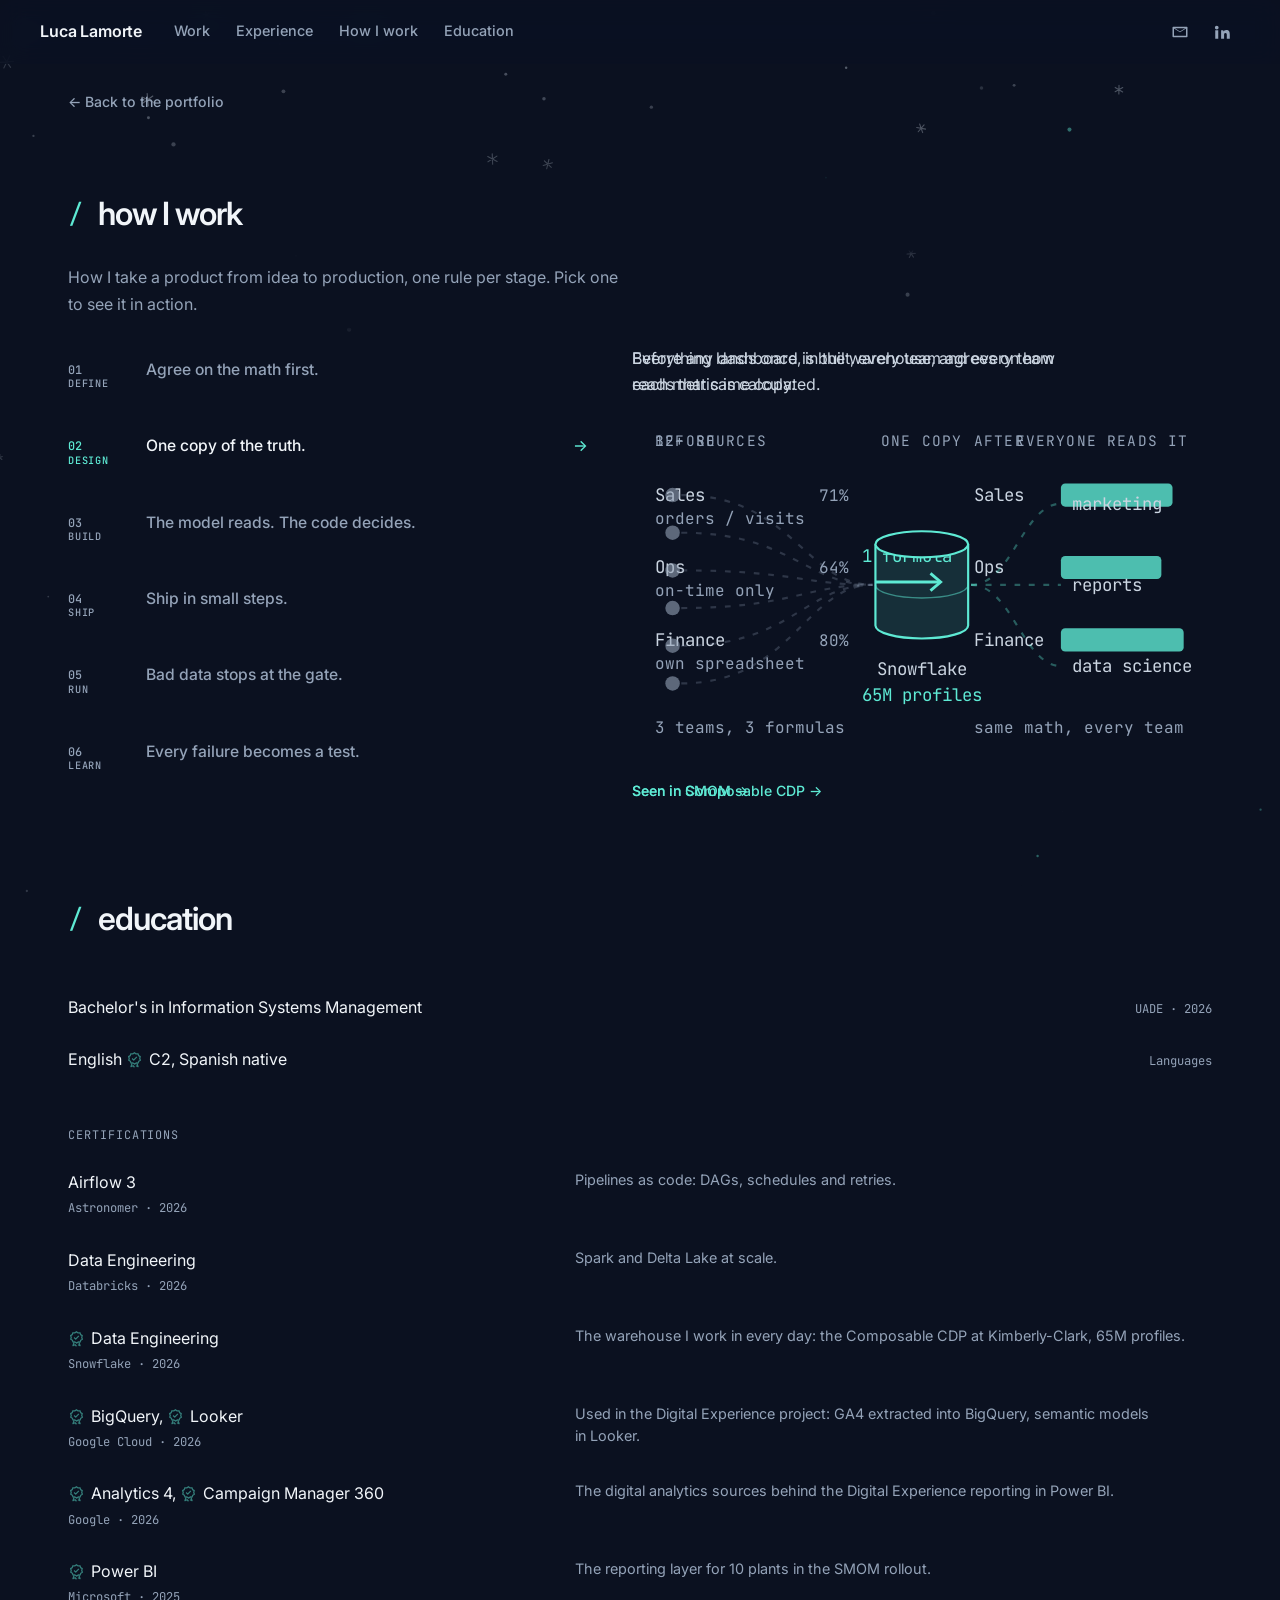
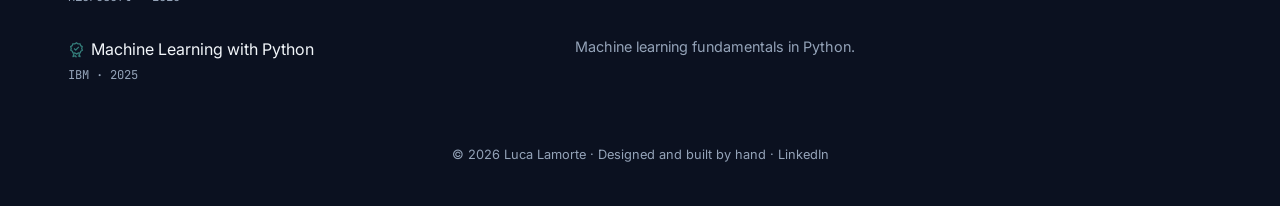
==== commit 93a9d61b: "Merge Kimberly-Clark work into experience, a distinct scene per project, GenAI as the edge and a Cor" ====
--- a/work.html
+++ b/work.html
@@ -107,13 +107,13 @@
     </ul>
     <p class="list-label">Certifications</p>
     <ul class="list certs">
-        <li><span class="what">Airflow 3</span><span class="who">Astronomer · 2026</span><span class="cert-note">Pipelines as code: DAGs, schedules and retries. It runs the jobs behind my own products.</span></li>
-        <li><span class="what">Data Engineering</span><span class="who">Databricks · 2026</span><span class="cert-note">Spark and Delta Lake at scale. The base of my PySpark work.</span></li>
+        <li><span class="what">Airflow 3</span><span class="who">Astronomer · 2026</span><span class="cert-note">Pipelines as code: DAGs, schedules and retries.</span></li>
+        <li><span class="what">Data Engineering</span><span class="who">Databricks · 2026</span><span class="cert-note">Spark and Delta Lake at scale.</span></li>
         <li class="one"><span class="what"><a class="cred" href="https://achieve.snowflake.com/e4817076-5584-4154-bc81-b31a99f1b334" rel="noopener"><svg class="seal" aria-hidden="true"><use href="#i-seal"/></svg>Data Engineering</a></span><span class="who"><span class="meta">Snowflake · 2026</span><span class="go">view credential ↗</span></span><span class="cert-note">The warehouse I work in every day: the Composable CDP at Kimberly-Clark, 65M profiles.</span></li>
-        <li><span class="what"><a class="cred" href="https://www.credly.com/badges/dc607278-6c4c-4a3d-9680-2f892a79aff0" rel="noopener"><svg class="seal" aria-hidden="true"><use href="#i-seal"/></svg>BigQuery</a>, <a class="cred" href="https://www.credly.com/badges/6d7eccb5-0103-4d6d-944a-61bacf40d1e3" rel="noopener"><svg class="seal" aria-hidden="true"><use href="#i-seal"/></svg>Looker</a></span><span class="who"><span class="meta">Google Cloud · 2026</span><span class="go">view credential ↗</span></span><span class="cert-note">Google's warehouse and BI layer, used to model and report marketing data.</span></li>
-        <li><span class="what"><a class="cred" href="https://skillshop.credential.net/e78edea0-5392-442c-916a-2044020cbfe9" rel="noopener"><svg class="seal" aria-hidden="true"><use href="#i-seal"/></svg>Analytics 4</a>, <a class="cred" href="https://skillshop.credential.net/ca87fab7-0ff1-48b2-8c95-75a754aa3c0f" rel="noopener"><svg class="seal" aria-hidden="true"><use href="#i-seal"/></svg>Campaign Manager 360</a></span><span class="who"><span class="meta">Google · 2026</span><span class="go">view credential ↗</span></span><span class="cert-note">The marketing sources that feed the CDP: web behavior and campaign delivery.</span></li>
+        <li><span class="what"><a class="cred" href="https://www.credly.com/badges/dc607278-6c4c-4a3d-9680-2f892a79aff0" rel="noopener"><svg class="seal" aria-hidden="true"><use href="#i-seal"/></svg>BigQuery</a>, <a class="cred" href="https://www.credly.com/badges/6d7eccb5-0103-4d6d-944a-61bacf40d1e3" rel="noopener"><svg class="seal" aria-hidden="true"><use href="#i-seal"/></svg>Looker</a></span><span class="who"><span class="meta">Google Cloud · 2026</span><span class="go">view credential ↗</span></span><span class="cert-note">Used in the Digital Experience project: GA4 extracted into BigQuery, semantic models in Looker.</span></li>
+        <li><span class="what"><a class="cred" href="https://skillshop.credential.net/e78edea0-5392-442c-916a-2044020cbfe9" rel="noopener"><svg class="seal" aria-hidden="true"><use href="#i-seal"/></svg>Analytics 4</a>, <a class="cred" href="https://skillshop.credential.net/ca87fab7-0ff1-48b2-8c95-75a754aa3c0f" rel="noopener"><svg class="seal" aria-hidden="true"><use href="#i-seal"/></svg>Campaign Manager 360</a></span><span class="who"><span class="meta">Google · 2026</span><span class="go">view credential ↗</span></span><span class="cert-note">The digital analytics sources behind the Digital Experience reporting in Power BI.</span></li>
         <li class="one"><span class="what"><a class="cred" href="https://learn.microsoft.com/en-us/users/lucalamorte-9631/achievements/3autwv3h" rel="noopener"><svg class="seal" aria-hidden="true"><use href="#i-seal"/></svg>Power BI</a></span><span class="who"><span class="meta">Microsoft · 2025</span><span class="go">view credential ↗</span></span><span class="cert-note">The reporting layer for 10 plants in the SMOM rollout.</span></li>
-        <li class="one"><span class="what"><a class="cred" href="https://www.credly.com/badges/8c637f8d-a946-4fdb-aeb4-79f877d4640e" rel="noopener"><svg class="seal" aria-hidden="true"><use href="#i-seal"/></svg>Machine Learning with Python</a></span><span class="who"><span class="meta">IBM · 2025</span><span class="go">view credential ↗</span></span><span class="cert-note">Models in Python from scratch, the groundwork for SageMaker at Kimberly-Clark.</span></li>
+        <li class="one"><span class="what"><a class="cred" href="https://www.credly.com/badges/8c637f8d-a946-4fdb-aeb4-79f877d4640e" rel="noopener"><svg class="seal" aria-hidden="true"><use href="#i-seal"/></svg>Machine Learning with Python</a></span><span class="who"><span class="meta">IBM · 2025</span><span class="go">view credential ↗</span></span><span class="cert-note">Machine learning fundamentals in Python.</span></li>
     </ul>
   </section>
 </main>
--- a/style.css
+++ b/style.css
@@ -448,8 +448,14 @@
 .pad.pulse button[data-k] { animation: pad-pulse .9s ease 3; }
 @keyframes pad-pulse { 50% { box-shadow: 0 0 0 10px rgba(94, 234, 212, .18); border-color: var(--accent); } }
 @media (prefers-reduced-motion: reduce) { .pk-hint.on, .pad.pulse button[data-k] { animation: none; } }
-.play-help { position: fixed; left: 50%; bottom: 18px; z-index: 21; margin: 0; padding: 6px 12px; border-radius: 8px; background: rgba(11, 17, 32, .88); font-family: var(--mono); font-size: .72rem; color: var(--muted); white-space: nowrap; transform: translateX(-50%); opacity: 0; pointer-events: none; transition: opacity .3s; }
-.playing .play-help { opacity: 1; }
+/* Panel fijo de controles, abajo a la derecha. */
+.play-help { position: fixed; right: 18px; bottom: 18px; z-index: 24; display: flex; align-items: center; gap: 12px; padding: 8px 10px 8px 14px; border: 1px solid var(--border-strong); border-radius: 12px; background: rgba(11, 17, 32, .9); backdrop-filter: blur(8px); font-family: var(--mono); font-size: .7rem; color: var(--muted); opacity: 0; pointer-events: none; transform: translateY(8px); transition: opacity .3s, transform .3s; }
+.play-help.on { opacity: 1; pointer-events: auto; transform: none; }
+.play-help span { display: inline-flex; align-items: center; gap: 4px; white-space: nowrap; }
+.play-help kbd { display: inline-grid; place-items: center; min-width: 22px; height: 22px; padding: 0 4px; border: 1px solid var(--border-strong); border-bottom-width: 2px; border-radius: 5px; color: var(--text-2); font: inherit; }
+.play-help .restart { height: 28px; padding: 0 10px; border: 1px solid var(--accent-line); border-radius: 8px; background: transparent; color: var(--accent); font: inherit; cursor: pointer; }
+.play-help .restart:hover { background: var(--accent-tint); }
+.pad .re { position: fixed; top: 76px; right: 64px; width: 40px; height: 40px; font-size: 16px; }
 .pad { position: fixed; left: 0; right: 0; bottom: 0; z-index: 25; display: flex; align-items: flex-end; gap: 14px; padding: 0 18px calc(18px + env(safe-area-inset-bottom)); pointer-events: none; }
 .pad[hidden] { display: none; }
 .pad button { pointer-events: auto; width: 64px; height: 64px; border-radius: 50%; border: 1px solid var(--accent-line); background: rgba(11, 17, 32, .72); color: var(--accent); font-size: 20px; touch-action: none; -webkit-user-select: none; user-select: none; -webkit-tap-highlight-color: transparent; backdrop-filter: blur(6px); }
@@ -502,3 +508,50 @@
 .page { padding-top: 24px; }
 @media (max-width: 760px) { .stats { grid-template-columns: 1fr; gap: 8px; } .hero { min-height: auto; } }
 @media (max-width: 760px) { .hero { grid-template-columns: minmax(0, 1fr); } .portrait canvas { max-width: 300px; } .hero h1 { font-size: clamp(2.4rem, 11vw, 3.2rem); } }
+/* Sin líneas separadoras al leer: solo aparecen mientras se juega, porque ahí son el piso del muñequito. */
+h2::after { display: none; }
+.nav { border-bottom-color: transparent; }
+footer { border-top: 0; }
+.card, .stat { border-top-color: transparent; }
+.playing .card, .playing .stat { border-top-color: var(--border); }
+.playing .stat.lit, .playing .stat.read { border-top-color: var(--accent-line); }
+.case { border-top: 0; }
+.list, .list li { border-top: 0; border-bottom: 0; }
+.pr-item, .pr-list { border-bottom: 0 !important; border-top: 0 !important; }
+/* Lo más importante, primero y grande: lo construido en Kimberly-Clark. */
+.flagship { display: grid; grid-template-columns: repeat(2, minmax(0, 1fr)); gap: 40px; }
+.card.big h3 { font-size: 1.6rem; letter-spacing: -.03em; }
+.card.big p { font-size: 1rem; color: var(--text-2); }
+.card.big .badge { width: 34px; height: 34px; }
+.card.big .badge svg { width: 30px; height: 30px; }
+.nums { display: flex; flex-wrap: wrap; gap: 8px 32px; margin: 4px 0 22px; padding: 0; list-style: none; }
+.nums li { display: flex; flex-direction: column; font-size: .82rem; color: var(--muted); }
+.nums b { color: var(--accent); font-size: 1.7rem; font-weight: 700; letter-spacing: -.03em; line-height: 1.15; }
+.card.big .visual { order: 0; margin: 0 0 14px; }
+.stat small { display: block; margin-top: 10px; font-family: var(--mono); font-size: .72rem; color: var(--accent); opacity: .85; }
+@media (max-width: 980px) { .flagship { grid-template-columns: 1fr; } }
+/* Experiencia: una tarjeta por puesto, con el rol y las fechas arriba. */
+.when-role { margin: 0 0 6px !important; font-size: .85rem !important; color: var(--muted) !important; }
+.when-role b { color: var(--text); font-weight: 600; }
+.when-role span { float: right; font-family: var(--mono); font-size: .74rem; }
+.did { margin: 0 0 16px; padding-left: 18px; color: var(--text-2); font-size: .92rem; line-height: 1.55; }
+.did li { margin-bottom: 6px; }
+.did li::marker { color: var(--accent); }
+.stackline { display: flex; flex-wrap: wrap; gap: 4px 14px; margin: 0 0 18px; padding: 0; list-style: none; }
+.stackline li { font-family: var(--mono); font-size: .74rem; color: var(--accent); }
+.earlier { margin: 28px 0 0; font-size: .9rem; color: var(--muted); }
+.earlier b { color: var(--text-2); font-weight: 600; }
+/* Mientras se juega, el contacto deja lugar a la izquierda para la caja de Snowflake. */
+.playing .contact { padding-top: 220px; }
+@media (max-width: 760px) { .playing .contact { padding-top: 330px; } }
+@media (max-width: 760px) { .when-role span { float: none; display: block; } }
+/* Los tres perfiles, debajo del nombre. */
+.hero .roles { margin: 14px 0 0 !important; font-family: var(--mono); font-size: .9rem !important; color: var(--accent) !important; letter-spacing: .02em; text-align: left; }
+/* Productos en dos columnas para que entren cuatro, el de Cortex marcado como en curso. */
+.projects.four { grid-template-columns: repeat(2, minmax(0, 1fr)); gap: 40px 40px; }
+.card.soon { cursor: default; }
+.card.soon .more { color: var(--muted); }
+.card.soon h3::after { content: "in progress"; margin-left: 10px; padding: 2px 8px; border: 1px solid var(--accent-line); border-radius: 999px; font-family: var(--mono); font-size: .65rem; font-weight: 500; color: var(--accent); vertical-align: 4px; }
+@media (max-width: 760px) { .projects.four { grid-template-columns: 1fr; } }
+/* En dos columnas, los dibujos de los productos no crecen de más. */
+.projects.four .card .visual { max-width: 440px; }
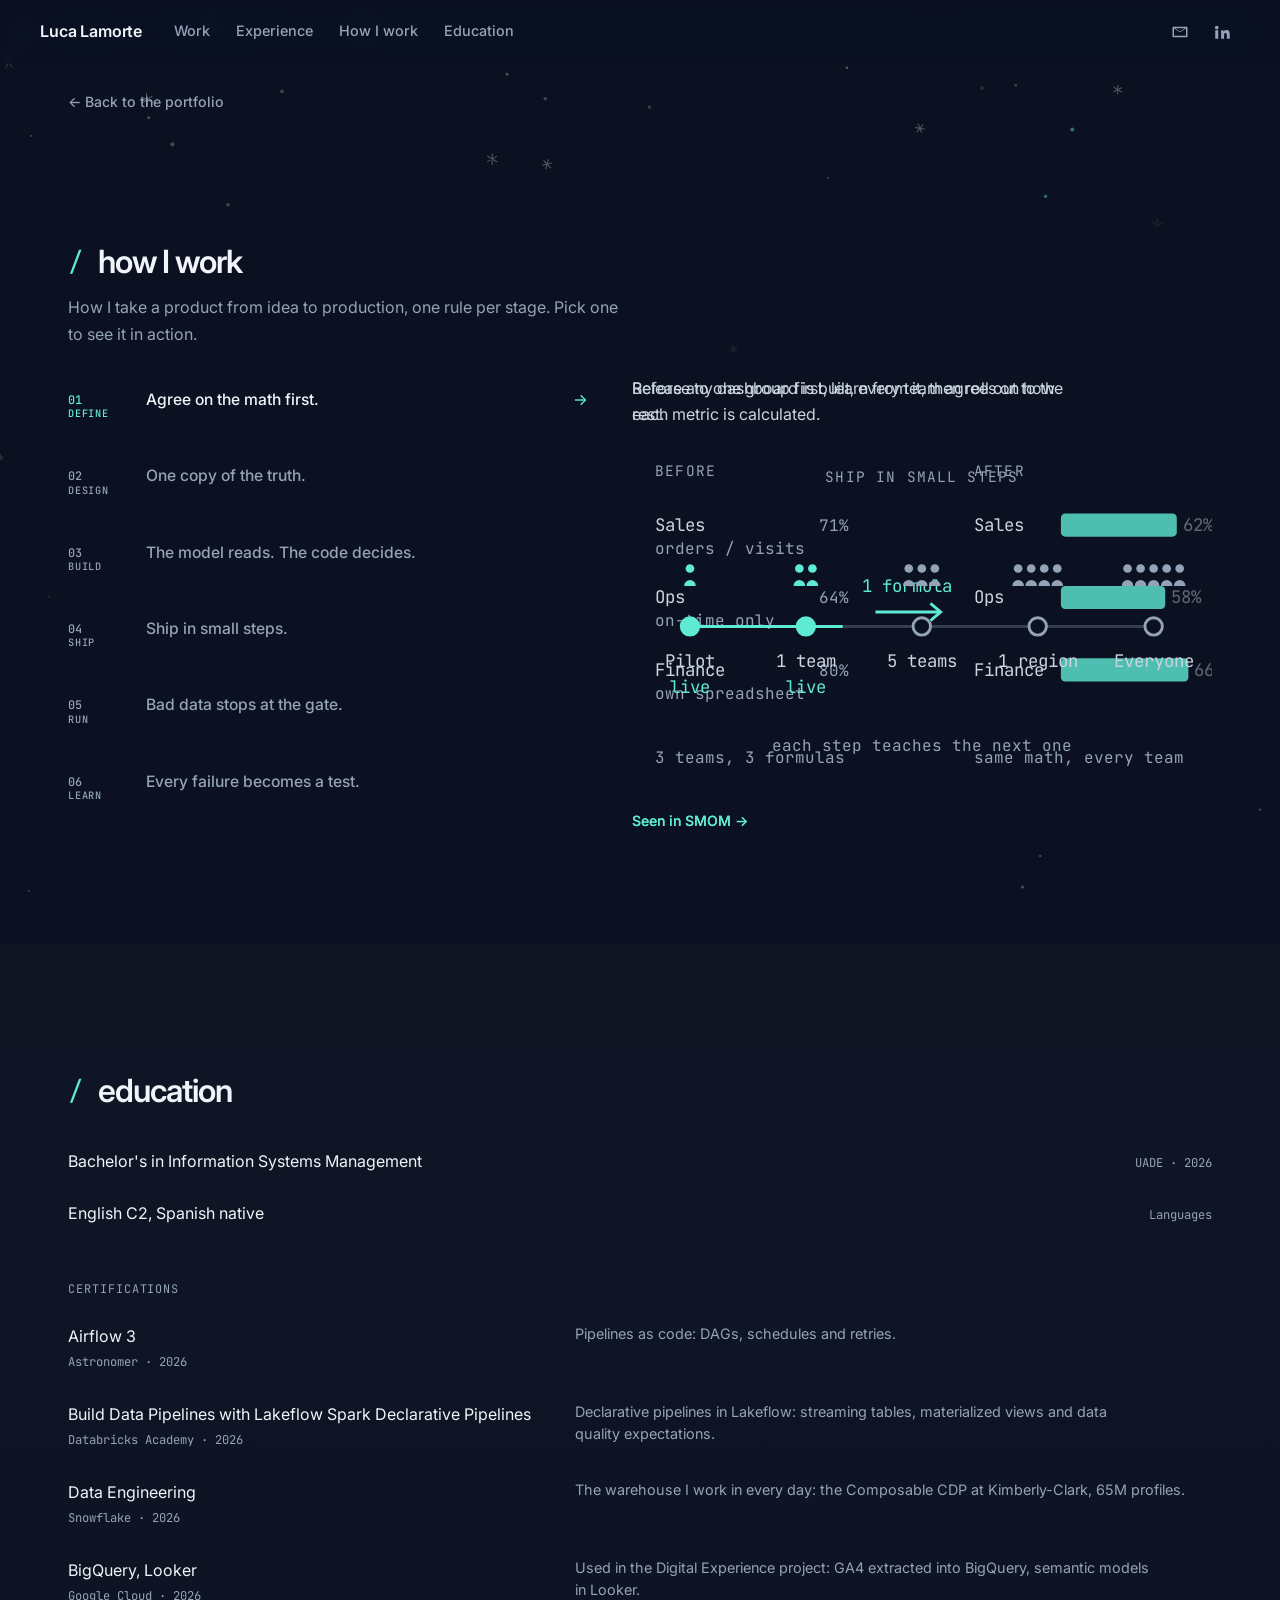
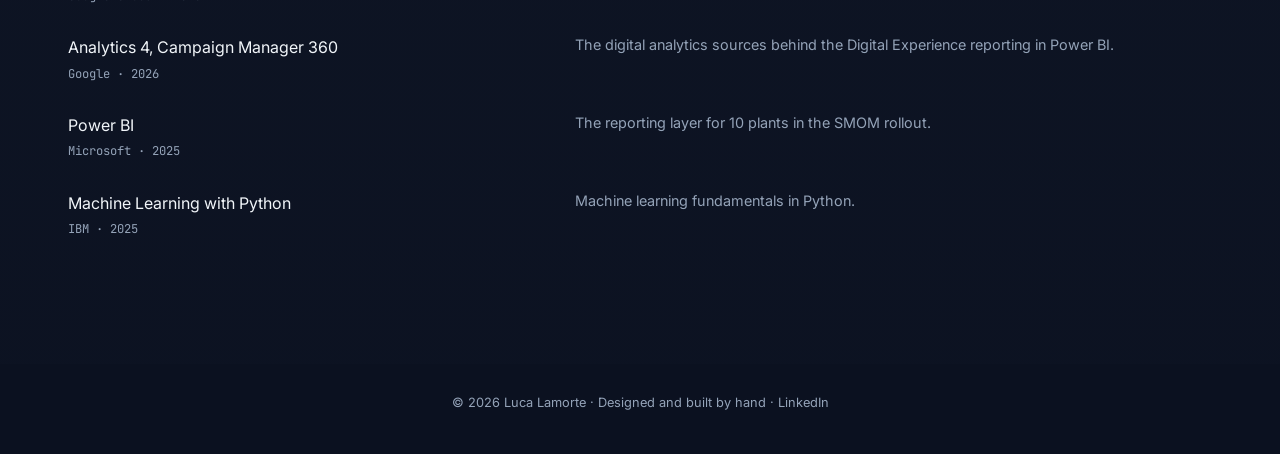
==== commit 58390317: "Open carousel shots full screen, quicker product drawings, cleaner credentials - Any carousel slide " ====
--- a/work.html
+++ b/work.html
@@ -34,7 +34,6 @@
   <symbol id="i-linkedin" viewBox="0 0 24 24"><path fill="currentColor" d="M4.98 3.5a2.5 2.5 0 1 1 0 5 2.5 2.5 0 0 1 0-5zM3 9.75h4V21H3V9.75zm7 0h3.8v1.6h.06c.53-1 1.83-2.06 3.77-2.06 4.03 0 4.77 2.65 4.77 6.1V21h-4v-5c0-1.2-.02-2.74-1.67-2.74-1.67 0-1.93 1.3-1.93 2.65V21h-4V9.75z"/></symbol>
   <symbol id="i-db" viewBox="0 0 24 24"><g fill="none" stroke="currentColor" stroke-width="1.8"><ellipse cx="12" cy="5.5" rx="7.5" ry="2.8"/><path d="M4.5 5.5v13c0 1.5 3.4 2.8 7.5 2.8s7.5-1.3 7.5-2.8v-13M4.5 12c0 1.5 3.4 2.8 7.5 2.8s7.5-1.3 7.5-2.8"/></g></symbol>
   <symbol id="i-copy" viewBox="0 0 24 24"><path fill="none" stroke="currentColor" stroke-width="1.8" stroke-linejoin="round" d="M9 9h10.5a1.5 1.5 0 0 1 1.5 1.5V20a1.5 1.5 0 0 1-1.5 1.5H10.5A1.5 1.5 0 0 1 9 20zM15 9V4.5A1.5 1.5 0 0 0 13.5 3H4.5A1.5 1.5 0 0 0 3 4.5v9A1.5 1.5 0 0 0 4.5 15H9"/></symbol>
-  <symbol id="i-seal" viewBox="0 0 24 24"><g fill="none" stroke="currentColor" stroke-width="1.8" stroke-linejoin="round"><path d="M12 2.5l2.2 1.6 2.7-.2.9 2.6 2.3 1.4-.7 2.6.9 2.6-2.3 1.4-.9 2.6-2.7-.2L12 18.5l-2.2-1.6-2.7.2-.9-2.6-2.3-1.4.7-2.6-.9-2.6 2.3-1.4.9-2.6 2.7.2z"/><path d="M8.6 10.6l2.3 2.3 4.4-4.6"/><path d="M8.5 17.6L7 22l3-1.2L12 23M15.5 17.6L17 22l-3-1.2"/></g></symbol>
   <symbol id="i-factory" viewBox="0 0 24 24"><path fill="none" stroke="currentColor" stroke-width="1.8" stroke-linejoin="round" d="M3 21V10l5 3V10l5 3V10l5 3V4h3v17H3zm4-4h2m4 0h2"/></symbol>
 </svg>
 
@@ -43,7 +42,7 @@
   <div class="links"><a href="index.html#projects">Work</a><a href="index.html#experience">Experience</a><a href="#principles">How I work</a><a href="#education">Education</a></div>
   <div class="icons">
     <a href="mailto:lclamorte@gmail.com?subject=Let's%20connect!" aria-label="Email"><svg><use href="#i-mail"/></svg></a>
-    <a href="https://www.linkedin.com/in/lclamorte/" aria-label="LinkedIn" rel="noopener"><svg><use href="#i-linkedin"/></svg></a>
+    <a href="https://www.linkedin.com/in/lclamorte/" aria-label="LinkedIn" target="_blank" rel="noopener"><svg><use href="#i-linkedin"/></svg></a>
   </div>
 </nav>
 
@@ -103,22 +102,22 @@
     <h2><span>/</span> education</h2>
     <ul class="list">
         <li><span class="what">Bachelor's in Information Systems Management</span><span class="who">UADE · 2026</span></li>
-        <li class="one"><span class="what">English <a class="cred" href="https://cert.efset.org/2LxfZy" rel="noopener"><svg class="seal" aria-hidden="true"><use href="#i-seal"/></svg>C2</a>, Spanish native</span><span class="who"><span class="meta">Languages</span><span class="go">view credential ↗</span></span></li>
+        <li class="one"><span class="what">English <a class="cred" href="https://cert.efset.org/2LxfZy" target="_blank" rel="noopener">C2</a>, Spanish native</span><span class="who"><span class="meta">Languages</span><span class="go">view credential ↗</span></span></li>
     </ul>
     <p class="list-label">Certifications</p>
     <ul class="list certs">
         <li><span class="what">Airflow 3</span><span class="who">Astronomer · 2026</span><span class="cert-note">Pipelines as code: DAGs, schedules and retries.</span></li>
-        <li><span class="what">Data Engineering</span><span class="who">Databricks · 2026</span><span class="cert-note">Spark and Delta Lake at scale.</span></li>
-        <li class="one"><span class="what"><a class="cred" href="https://achieve.snowflake.com/e4817076-5584-4154-bc81-b31a99f1b334" rel="noopener"><svg class="seal" aria-hidden="true"><use href="#i-seal"/></svg>Data Engineering</a></span><span class="who"><span class="meta">Snowflake · 2026</span><span class="go">view credential ↗</span></span><span class="cert-note">The warehouse I work in every day: the Composable CDP at Kimberly-Clark, 65M profiles.</span></li>
-        <li><span class="what"><a class="cred" href="https://www.credly.com/badges/dc607278-6c4c-4a3d-9680-2f892a79aff0" rel="noopener"><svg class="seal" aria-hidden="true"><use href="#i-seal"/></svg>BigQuery</a>, <a class="cred" href="https://www.credly.com/badges/6d7eccb5-0103-4d6d-944a-61bacf40d1e3" rel="noopener"><svg class="seal" aria-hidden="true"><use href="#i-seal"/></svg>Looker</a></span><span class="who"><span class="meta">Google Cloud · 2026</span><span class="go">view credential ↗</span></span><span class="cert-note">Used in the Digital Experience project: GA4 extracted into BigQuery, semantic models in Looker.</span></li>
-        <li><span class="what"><a class="cred" href="https://skillshop.credential.net/e78edea0-5392-442c-916a-2044020cbfe9" rel="noopener"><svg class="seal" aria-hidden="true"><use href="#i-seal"/></svg>Analytics 4</a>, <a class="cred" href="https://skillshop.credential.net/ca87fab7-0ff1-48b2-8c95-75a754aa3c0f" rel="noopener"><svg class="seal" aria-hidden="true"><use href="#i-seal"/></svg>Campaign Manager 360</a></span><span class="who"><span class="meta">Google · 2026</span><span class="go">view credential ↗</span></span><span class="cert-note">The digital analytics sources behind the Digital Experience reporting in Power BI.</span></li>
-        <li class="one"><span class="what"><a class="cred" href="https://learn.microsoft.com/en-us/users/lucalamorte-9631/achievements/3autwv3h" rel="noopener"><svg class="seal" aria-hidden="true"><use href="#i-seal"/></svg>Power BI</a></span><span class="who"><span class="meta">Microsoft · 2025</span><span class="go">view credential ↗</span></span><span class="cert-note">The reporting layer for 10 plants in the SMOM rollout.</span></li>
-        <li class="one"><span class="what"><a class="cred" href="https://www.credly.com/badges/8c637f8d-a946-4fdb-aeb4-79f877d4640e" rel="noopener"><svg class="seal" aria-hidden="true"><use href="#i-seal"/></svg>Machine Learning with Python</a></span><span class="who"><span class="meta">IBM · 2025</span><span class="go">view credential ↗</span></span><span class="cert-note">Machine learning fundamentals in Python.</span></li>
+        <li class="one"><span class="what"><a class="cred" href="https://credentials.databricks.com/c90befae-59d0-4699-9249-add086ca5a89" target="_blank" rel="noopener">Build Data Pipelines with Lakeflow Spark Declarative Pipelines</a></span><span class="who"><span class="meta">Databricks Academy · 2026</span><span class="go">view credential ↗</span></span><span class="cert-note">Declarative pipelines in Lakeflow: streaming tables, materialized views and data quality expectations.</span></li>
+        <li class="one"><span class="what"><a class="cred" href="https://achieve.snowflake.com/e4817076-5584-4154-bc81-b31a99f1b334" target="_blank" rel="noopener">Data Engineering</a></span><span class="who"><span class="meta">Snowflake · 2026</span><span class="go">view credential ↗</span></span><span class="cert-note">The warehouse I work in every day: the Composable CDP at Kimberly-Clark, 65M profiles.</span></li>
+        <li><span class="what"><a class="cred" href="https://www.credly.com/badges/dc607278-6c4c-4a3d-9680-2f892a79aff0" target="_blank" rel="noopener">BigQuery</a>, <a class="cred" href="https://www.credly.com/badges/6d7eccb5-0103-4d6d-944a-61bacf40d1e3" target="_blank" rel="noopener">Looker</a></span><span class="who"><span class="meta">Google Cloud · 2026</span><span class="go">view credential ↗</span></span><span class="cert-note">Used in the Digital Experience project: GA4 extracted into BigQuery, semantic models in Looker.</span></li>
+        <li><span class="what"><a class="cred" href="https://skillshop.credential.net/e78edea0-5392-442c-916a-2044020cbfe9" target="_blank" rel="noopener">Analytics 4</a>, <a class="cred" href="https://skillshop.credential.net/ca87fab7-0ff1-48b2-8c95-75a754aa3c0f" target="_blank" rel="noopener">Campaign Manager 360</a></span><span class="who"><span class="meta">Google · 2026</span><span class="go">view credential ↗</span></span><span class="cert-note">The digital analytics sources behind the Digital Experience reporting in Power BI.</span></li>
+        <li class="one"><span class="what"><a class="cred" href="https://learn.microsoft.com/en-us/users/lucalamorte-9631/achievements/3autwv3h" target="_blank" rel="noopener">Power BI</a></span><span class="who"><span class="meta">Microsoft · 2025</span><span class="go">view credential ↗</span></span><span class="cert-note">The reporting layer for 10 plants in the SMOM rollout.</span></li>
+        <li class="one"><span class="what"><a class="cred" href="https://www.credly.com/badges/8c637f8d-a946-4fdb-aeb4-79f877d4640e" target="_blank" rel="noopener">Machine Learning with Python</a></span><span class="who"><span class="meta">IBM · 2025</span><span class="go">view credential ↗</span></span><span class="cert-note">Machine learning fundamentals in Python.</span></li>
     </ul>
   </section>
 </main>
 
-<footer>© 2026 Luca Lamorte · Designed and built by hand · <a href="https://www.linkedin.com/in/lclamorte/" rel="noopener">LinkedIn</a></footer>
+<footer>© 2026 Luca Lamorte · Designed and built by hand · <a href="https://www.linkedin.com/in/lclamorte/" target="_blank" rel="noopener">LinkedIn</a></footer>
 
 <script src="snow.js"></script>
 <script>
--- a/style.css
+++ b/style.css
@@ -51,14 +51,13 @@
 .hero h1 { font-size: clamp(2.6rem, 5.4vw, 4.4rem); line-height: 1.02; margin: 0; color: var(--text); font-weight: 700; letter-spacing: -.045em; }
 .hero h1 b { color: var(--accent); font-weight: 700; }
 .hero p { max-width: 560px; margin: 24px 0 0; font-size: 1.125rem; line-height: 1.7; color: var(--muted); }
-.hero .cta { display: flex; gap: 12px; flex-wrap: wrap; margin-top: 36px; }
 
 .btn { display: inline-flex; align-items: center; gap: 9px; height: 42px; padding: 0 18px; border: 1px solid var(--border-strong); border-radius: 10px; color: var(--text); font-size: .9rem; font-weight: 500; background: transparent; transition: background .15s, border-color .15s, transform .15s; }
 .btn:hover { background: var(--surface); border-color: var(--muted); text-decoration: none; }
 .btn:active { transform: translateY(1px); }
 .btn svg { width: 16px; height: 16px; }
-.btn.solid, .hero .cta .btn:first-child, .contact .btn { background: var(--accent); border-color: var(--accent); color: var(--accent-ink); font-weight: 600; }
-.btn.solid:hover, .hero .cta .btn:first-child:hover, .contact .btn:hover { background: #8ef0e0; border-color: #8ef0e0; }
+.btn.solid, .contact .btn { background: var(--accent); border-color: var(--accent); color: var(--accent-ink); font-weight: 600; }
+.btn.solid:hover, .contact .btn:hover { background: #8ef0e0; border-color: #8ef0e0; }
 
 /* ---------- títulos de sección: "/ about me" con una línea ---------- */
 h2 { color: var(--text); font-size: clamp(1.6rem, 4vw, 2rem); font-weight: 600; letter-spacing: -.03em; margin: 0 0 36px; display: flex; align-items: center; gap: 16px; white-space: nowrap; }
@@ -418,20 +417,15 @@
 .sticker svg { width: 100%; height: 100%; overflow: visible; }
 /* La barra de desplazamiento de Nutrigordo: fina, sin flechas y del color de la página. */
 html { scrollbar-width: thin; scrollbar-color: rgba(255, 255, 255, .16) transparent; overflow-y: scroll; }
-/* Credenciales: un sello junto al nombre; al pasar, el sello se estampa, la fila se subraya entera y a la derecha aparece adónde lleva. */
+/* Credenciales: al pasar, el nombre toma el color y a la derecha aparece adónde lleva. */
 .list li { position: relative; }
-.list li::after { content: ""; position: absolute; left: 0; right: 0; bottom: -1px; height: 1px; background: var(--accent); transform: scaleX(0); transform-origin: left; transition: transform .5s cubic-bezier(.2, .7, .2, 1); }
-.list li:has(.cred:hover)::after, .list li:has(.cred:focus-visible)::after { transform: scaleX(1); }
 .list li.one .cred::after { content: ""; position: absolute; inset: 0; }
 .cred { color: var(--text); transition: color .2s; white-space: nowrap; }
 .cred:hover, .cred:focus-visible { color: var(--accent); text-decoration: none; }
-.cred .seal { display: inline-block; width: 17px; height: 17px; margin-right: 6px; vertical-align: -3px; color: var(--accent); opacity: .5; transition: opacity .2s, transform .45s cubic-bezier(.3, 1.7, .5, 1); }
-.cred:hover .seal, .cred:focus-visible .seal { opacity: 1; transform: rotate(-14deg) scale(1.3); }
 .list li:has(.cred:hover) .meta, .list li:has(.cred:focus-visible) .meta { opacity: 0; transform: translateY(-6px); }
 .list li:has(.cred:hover) .go, .list li:has(.cred:focus-visible) .go { opacity: 1; transform: none; }
-@media (hover: none) { .cred { color: var(--accent); } .cred .seal { opacity: 1; } }
+@media (hover: none) { .cred { color: var(--accent); } }
 @media (max-width: 760px) { .list .who { justify-items: start; } }
-@media (prefers-reduced-motion: reduce) { .cred .seal, .list li::after { transition: none; } }
 /* Juego: el muñequito vive en la página. Un botón invisible encima para tocarlo, una pista la primera vez y controles en el celu. */
 .pk-hit { position: absolute; z-index: 21; width: 44px; height: 44px; padding: 0; border: 0; border-radius: 12px; background: transparent; cursor: pointer; }
 .pk-hit:focus-visible { outline: 2px solid var(--accent); outline-offset: 0; }
@@ -455,6 +449,8 @@
 .play-help kbd { display: inline-grid; place-items: center; min-width: 22px; height: 22px; padding: 0 4px; border: 1px solid var(--border-strong); border-bottom-width: 2px; border-radius: 5px; color: var(--text-2); font: inherit; }
 .play-help .restart { height: 28px; padding: 0 10px; border: 1px solid var(--accent-line); border-radius: 8px; background: transparent; color: var(--accent); font: inherit; cursor: pointer; }
 .play-help .restart:hover { background: var(--accent-tint); }
+.play-help .exit { height: 28px; padding: 0 10px; border: 1px solid var(--border-strong); border-radius: 8px; background: transparent; color: var(--text-2); font: inherit; cursor: pointer; }
+.play-help .exit:hover { color: var(--text); border-color: var(--muted); }
 .pad .re { position: fixed; top: 76px; right: 64px; width: 40px; height: 40px; font-size: 16px; }
 .pad { position: fixed; left: 0; right: 0; bottom: 0; z-index: 25; display: flex; align-items: flex-end; gap: 14px; padding: 0 18px calc(18px + env(safe-area-inset-bottom)); pointer-events: none; }
 .pad[hidden] { display: none; }
@@ -464,9 +460,6 @@
 .pad .jump { width: 78px; height: 78px; }
 .pad .x { position: fixed; top: 76px; right: 16px; width: 40px; height: 40px; font-size: 15px; }
 @media (pointer: coarse) { .play-help { display: none; } }
-.list li.stamp .seal { animation: stamp .6s cubic-bezier(.3, 1.7, .5, 1); opacity: 1; }
-.list li.stamp .what { color: var(--accent); transition: color .3s; }
-@keyframes stamp { from { transform: scale(2.4) rotate(-40deg); opacity: 0; } to { transform: none; opacity: 1; } }
 /* Juego: lo que el muñequito ya leyó o pisó queda encendido. */
 .about p { transition: color .4s; }
 .playing .about p.read { color: var(--text); }
@@ -495,26 +488,19 @@
 .hero .intro p { max-width: 520px; }
 .hero p.tools { margin-top: 18px; font-family: var(--mono); font-size: .8rem; color: var(--muted); text-align: left; }
 /* Los números, grandes y a lo ancho, con la línea de arriba como en las tarjetas. */
-.stats { display: grid; grid-template-columns: repeat(3, 1fr); gap: 24px; padding-top: 24px; }
-.stat { padding-top: 18px; border-top: 1px solid var(--border); transition: border-color .3s; }
-.stat b { display: block; color: var(--text); font-size: clamp(2.4rem, 4.5vw, 3.6rem); font-weight: 700; letter-spacing: -.04em; line-height: 1; transition: color .3s; }
-.stat span { display: block; margin-top: 10px; max-width: 320px; font-size: .95rem; line-height: 1.55; color: var(--muted); }
-.stat.lit, .stat.read { border-top-color: var(--accent-line); }
-.stat.lit b { color: var(--accent); }
 /* Cada producto con su animación arriba. */
 .card .visual { margin: 0 0 18px; }
 .card .viz { display: block; width: 100%; height: auto; }
 .more-links { margin: 28px auto 0 !important; font-size: .9rem; }
 .page { padding-top: 24px; }
-@media (max-width: 760px) { .stats { grid-template-columns: 1fr; gap: 8px; } .hero { min-height: auto; } }
+@media (max-width: 760px) { .hero { min-height: auto; } }
 @media (max-width: 760px) { .hero { grid-template-columns: minmax(0, 1fr); } .portrait canvas { max-width: 300px; } .hero h1 { font-size: clamp(2.4rem, 11vw, 3.2rem); } }
 /* Sin líneas separadoras al leer: solo aparecen mientras se juega, porque ahí son el piso del muñequito. */
 h2::after { display: none; }
 .nav { border-bottom-color: transparent; }
 footer { border-top: 0; }
-.card, .stat { border-top-color: transparent; }
-.playing .card, .playing .stat { border-top-color: var(--border); }
-.playing .stat.lit, .playing .stat.read { border-top-color: var(--accent-line); }
+.card { border-top-color: transparent; }
+.playing .card { border-top-color: var(--border); }
 .case { border-top: 0; }
 .list, .list li { border-top: 0; border-bottom: 0; }
 .pr-item, .pr-list { border-bottom: 0 !important; border-top: 0 !important; }
@@ -528,12 +514,10 @@
 .nums li { display: flex; flex-direction: column; font-size: .82rem; color: var(--muted); }
 .nums b { color: var(--accent); font-size: 1.7rem; font-weight: 700; letter-spacing: -.03em; line-height: 1.15; }
 .card.big .visual { order: 0; margin: 0 0 14px; }
-.stat small { display: block; margin-top: 10px; font-family: var(--mono); font-size: .72rem; color: var(--accent); opacity: .85; }
 @media (max-width: 980px) { .flagship { grid-template-columns: 1fr; } }
 /* Experiencia: una tarjeta por puesto, con el rol y las fechas arriba. */
 .when-role { margin: 0 0 6px !important; font-size: .85rem !important; color: var(--muted) !important; }
 .when-role b { color: var(--text); font-weight: 600; }
-.when-role span { float: right; font-family: var(--mono); font-size: .74rem; }
 .did { margin: 0 0 16px; padding-left: 18px; color: var(--text-2); font-size: .92rem; line-height: 1.55; }
 .did li { margin-bottom: 6px; }
 .did li::marker { color: var(--accent); }
@@ -543,8 +527,7 @@
 .earlier b { color: var(--text-2); font-weight: 600; }
 /* Mientras se juega, el contacto deja lugar a la izquierda para la caja de Snowflake. */
 .playing .contact { padding-top: 220px; }
-@media (max-width: 760px) { .playing .contact { padding-top: 330px; } }
-@media (max-width: 760px) { .when-role span { float: none; display: block; } }
+@media (max-width: 760px) { .playing .contact { padding-top: 330px; padding-bottom: 150px; } }
 /* Los tres perfiles, debajo del nombre. */
 .hero .roles { margin: 14px 0 0 !important; font-family: var(--mono); font-size: .9rem !important; color: var(--accent) !important; letter-spacing: .02em; text-align: left; }
 /* Productos en dos columnas para que entren cuatro, el de Cortex marcado como en curso. */
@@ -555,3 +538,117 @@
 @media (max-width: 760px) { .projects.four { grid-template-columns: 1fr; } }
 /* En dos columnas, los dibujos de los productos no crecen de más. */
 .projects.four .card .visual { max-width: 440px; }
+/* ---------- que la página respire ---------- */
+/* Cada sección es una franja de lado a lado, con un tono apenas distinto y mucho aire. */
+main > section:not(.hero) { position: relative; padding: 120px 0 110px; }
+main > section:not(.hero):nth-of-type(even)::before { content: ""; position: absolute; inset: 0 calc(50% - 50vw); z-index: -1; background: linear-gradient(180deg, rgba(148, 163, 184, .035), rgba(148, 163, 184, .015)); }
+.eyebrow { margin: 0 0 10px !important; font-family: var(--mono); font-size: .78rem; letter-spacing: .14em; text-transform: uppercase; color: var(--accent); }
+h2 { margin-bottom: 18px; }
+.group { margin-bottom: 36px; }
+/* Las tarjetas son superficies apenas más claras, sin bordes: se ve dónde empieza y termina cada una. */
+.card { padding: 28px 28px 24px; border-radius: 18px; background: rgba(148, 163, 184, .045); border-top: 0 !important; transition: background .25s, transform .25s; }
+.card::before { display: none; }
+.card:hover { background: rgba(148, 163, 184, .085); transform: translateY(-3px); }
+.playing .card { border-top: 0 !important; }
+.flagship, .projects.four, .more-grid { gap: 28px; }
+.more-grid { display: grid; grid-template-columns: repeat(2, minmax(0, 1fr)); }
+.more-grid .card h3 { font-size: 1.3rem; }
+@media (max-width: 760px) { main > section:not(.hero) { padding: 80px 0 70px; } .more-grid { grid-template-columns: 1fr; } .card { padding: 22px 18px; } }
+/* La silueta no termina en el borde de la foto: los hombros se disuelven hacia abajo y a los costados. */
+.portrait canvas {
+  -webkit-mask-image: linear-gradient(180deg, #000 80%, transparent 100%), linear-gradient(90deg, transparent 0, #000 12%, #000 88%, transparent 100%);
+  -webkit-mask-composite: source-in;
+  mask-image: linear-gradient(180deg, #000 80%, transparent 100%), linear-gradient(90deg, transparent 0, #000 12%, #000 88%, transparent 100%);
+  mask-composite: intersect;
+}
+/* Las dos tarjetas de experiencia, simétricas: tres números en tres columnas y el link siempre al fondo. */
+.card.big { display: flex; flex-direction: column; }
+.card.big .nums { display: grid; grid-template-columns: repeat(3, minmax(0, 1fr)); gap: 8px 20px; }
+.card.big .more { margin-top: auto; }
+@media (max-width: 420px) { .card.big .nums { grid-template-columns: repeat(2, minmax(0, 1fr)); } }
+/* La línea de años y regiones de la experiencia, a tamaño de lectura. */
+.group.big { font-family: var(--sans); font-size: 1.15rem; color: var(--text-2); letter-spacing: 0; }
+@media (max-width: 760px) { .group.big { font-size: 1rem; } }
+/* Productos con el mismo orden que la experiencia: el dibujo debajo del texto y el link al fondo. */
+.projects.four .card { display: flex; flex-direction: column; }
+.projects.four .card .top { margin-bottom: 14px; }
+.projects.four .card .visual { margin: 6px 0 14px; }
+.projects.four .card .more { margin-top: auto; }
+/* El paso a la sección siguiente: una sola flecha fija abajo en el medio de la pantalla, siempre en el mismo lugar. */
+.scroll-next { position: fixed; z-index: 20; left: 50%; bottom: 18px; transform: translateX(-50%); display: grid; place-items: center; width: 44px; height: 44px; border-radius: 50%; color: var(--text-2); transition: color .2s, background .2s; }
+.scroll-next svg { width: 22px; height: 22px; fill: none; stroke: currentColor; stroke-width: 1.8; stroke-linecap: round; stroke-linejoin: round; animation: scroll-next-bob 1.8s ease-in-out infinite; }
+.scroll-next:hover { color: var(--accent); background: var(--accent-tint); }
+.scroll-next[hidden] { display: none; }
+@keyframes scroll-next-bob { 0%, 100% { transform: translateY(0); } 50% { transform: translateY(4px); } }
+.playing .scroll-next { display: none; }
+@media (prefers-reduced-motion: reduce) { .scroll-next svg { animation: none; } }
+/* Las herramientas de cada tarjeta, en la misma línea mono que la portada. */
+.card p.tools, .card.big p.tools { margin: auto 0 14px; font-family: var(--mono); font-size: .76rem; line-height: 1.7; color: var(--muted); }
+.card .tools + .more, .card.big .tools + .more, .projects.four .card .tools + .more { margin-top: 0; }
+/* La fecha del puesto, a la derecha del título y sobre su misma línea. */
+.title-row { display: flex; align-items: baseline; justify-content: space-between; gap: 16px; }
+.title-row .when { flex: none; font-family: var(--mono); font-size: .76rem; color: var(--muted); }
+@media (max-width: 480px) { .title-row { flex-direction: column; gap: 0; } }
+/* Tarjetas con carrusel: el link del caso cubre toda la tarjeta y el carrusel queda por encima. */
+.card.linked { position: relative; }
+.card.linked .more::after { content: ""; position: absolute; inset: 0; border-radius: inherit; }
+/* Todos los dibujos de producto en la misma caja, para que las filas coincidan con o sin carrusel. */
+.projects.four .card .visual { max-width: none; }
+.projects.four .card .visual:not(.slides), .slides .track { aspect-ratio: 16 / 10; display: grid; place-items: center; }
+/* El carrusel: se desliza con el dedo, con las flechas o con los puntitos. Primero el diagrama, después capturas. */
+.slides { position: relative; z-index: 1; }
+.slides .track { display: flex; overflow-x: auto; gap: 12px; scroll-snap-type: x mandatory; scroll-behavior: smooth; scrollbar-width: none; border-radius: 12px; }
+.slides .track::-webkit-scrollbar { display: none; }
+/* La imagen siguiente asoma por el borde derecho: se ve que hay más sin tocar nada. */
+.slides .slide { flex: 0 0 86%; display: grid; place-items: center; scroll-snap-align: start; }
+.slides .slide:last-child { scroll-snap-align: end; }
+.slides .slide svg { width: 100%; height: auto; }
+.slides .slide img { display: block; width: 100%; height: 100%; object-fit: cover; border-radius: 12px; outline: 1px solid var(--border); outline-offset: -1px; }
+.slides button.prev, .slides button.fwd { position: absolute; top: calc(50% - 22px); display: grid; place-items: center; width: 34px; height: 34px; border: 1px solid var(--border-strong); border-radius: 50%; background: rgba(11, 17, 32, .8); color: var(--text); cursor: pointer; transition: border-color .2s, color .2s; }
+.slides button.prev { left: 8px; } .slides button.fwd { right: 8px; }
+.slides button svg { width: 14px; height: 14px; fill: none; stroke: currentColor; stroke-width: 2; stroke-linecap: round; stroke-linejoin: round; }
+.slides button.prev:hover, .slides button.fwd:hover { border-color: var(--accent); color: var(--accent); }
+.slides button[disabled] { visibility: hidden; }
+.slides .dots { display: flex; justify-content: center; gap: 6px; margin-top: 10px; }
+.slides .dots button { width: 16px; height: 3px; padding: 0; border: 0; border-radius: 2px; background: var(--border-strong); cursor: pointer; transition: width .2s, background .2s; }
+.slides .dots button.on { width: 26px; background: var(--accent); }
+/* Que el carrusel se note: flechas siempre visibles, contador en la esquina y un amague al aparecer. */
+.slides .count { position: absolute; top: 8px; right: 8px; padding: 2px 8px; border-radius: 999px; background: rgba(11, 17, 32, .8); border: 1px solid var(--border-strong); font-family: var(--mono); font-size: .68rem; color: var(--text-2); pointer-events: none; }
+.slides.nudge .track .slide { animation: slides-nudge 1.2s ease-in-out; }
+@keyframes slides-nudge { 0%, 100% { transform: none; } 40% { transform: translateX(-14%); } }
+.slides.nudge button.fwd { border-color: var(--accent); color: var(--accent); }
+/* Lo que deja el juego al terminar: la nota del agente en el contacto y cada tarjeta leída marcada. */
+.agent-note { display: flex; align-items: center; gap: 14px; max-width: 560px; margin: 32px auto 0; padding: 14px 16px; border: 1px solid var(--accent-line); border-radius: 16px; background: rgba(94, 234, 212, .06); text-align: left; animation: note-in .5s ease; }
+.agent-note[hidden] { display: none; }
+.agent-note p { margin: 0 !important; font-size: .92rem; color: var(--text-2); }
+.agent-note b { margin-right: 8px; font-family: var(--mono); font-size: .7rem; font-weight: 500; letter-spacing: .08em; text-transform: uppercase; color: var(--accent); }
+.agent-dot { position: relative; flex: none; width: 28px; height: 28px; margin-top: 6px; border-radius: 8px; background: var(--accent); box-shadow: 0 0 16px rgba(94, 234, 212, .55); }
+.agent-dot::before { content: ""; position: absolute; left: 8px; top: 9px; width: 4px; height: 8px; border-radius: 1px; background: var(--bg); box-shadow: 8px 0 0 var(--bg); }
+.agent-dot::after { content: ""; position: absolute; left: 12px; top: -9px; width: 4px; height: 4px; border-radius: 50%; background: var(--accent); box-shadow: 0 3px 0 -1px var(--accent), 0 6px 0 -1px var(--accent); }
+.agent-note .again { flex: none; padding: 6px 10px; border: 1px solid var(--border-strong); border-radius: 8px; background: none; color: var(--text-2); font: inherit; font-size: .78rem; cursor: pointer; }
+.agent-note .again:hover { color: var(--accent); border-color: var(--accent); }
+@keyframes note-in { from { opacity: 0; transform: translateY(8px); } to { opacity: 1; transform: none; } }
+.ran .card.read { position: relative; }
+.ran .card.read::after { content: "✓ read"; position: absolute; right: 22px; bottom: 22px; font-family: var(--mono); font-size: .7rem; color: var(--accent); pointer-events: none; }
+@media (max-width: 560px) { .agent-note { flex-wrap: wrap; } }
+/* El visor: la imagen grande al centro, flechas a los costados, contador arriba y cerrar arriba a la derecha. */
+.slides .slide { cursor: zoom-in; }
+.lb-open { overflow: hidden; }
+.lightbox { width: 100vw; height: 100dvh; max-width: none; max-height: none; margin: 0; padding: 0; border: 0; background: transparent; color: var(--text); }
+.lightbox::backdrop { background: rgba(5, 9, 18, .9); backdrop-filter: blur(4px); }
+.lightbox figure { position: absolute; inset: 0; margin: 0; }
+.lb-stage { position: absolute; inset: 64px 84px 84px; display: grid; place-items: center; }
+.lb-stage img { max-width: 100%; max-height: 100%; border-radius: 12px; box-shadow: 0 30px 80px rgba(0, 0, 0, .5); }
+.lb-stage svg { width: min(100%, 1100px); height: auto; max-height: 100%; }
+.lightbox figcaption { position: absolute; left: 24px; right: 24px; bottom: 30px; text-align: center; font-size: .9rem; color: var(--text-2); }
+.lb-prev, .lb-next, .lb-close { position: absolute; display: grid; place-items: center; width: 46px; height: 46px; border: 1px solid var(--border-strong); border-radius: 50%; background: rgba(11, 17, 32, .85); color: var(--text); cursor: pointer; transition: border-color .2s, color .2s; }
+.lb-prev:hover, .lb-next:hover, .lb-close:hover { border-color: var(--accent); color: var(--accent); }
+.lb-prev svg, .lb-next svg, .lb-close svg { width: 16px; height: 16px; fill: none; stroke: currentColor; stroke-width: 2; stroke-linecap: round; stroke-linejoin: round; }
+.lb-prev { left: 20px; top: calc(50% - 23px); } .lb-next { right: 20px; top: calc(50% - 23px); }
+.lb-close { top: 16px; right: 20px; }
+.lb-count { position: absolute; top: 28px; left: 50%; transform: translateX(-50%); font-family: var(--mono); font-size: .78rem; color: var(--text-2); }
+@media (max-width: 760px) {
+  .lb-stage { inset: 70px 12px 120px; }
+  .lb-prev, .lb-next { top: auto; bottom: 64px; }
+  .lightbox figcaption { bottom: 20px; font-size: .82rem; }
+}
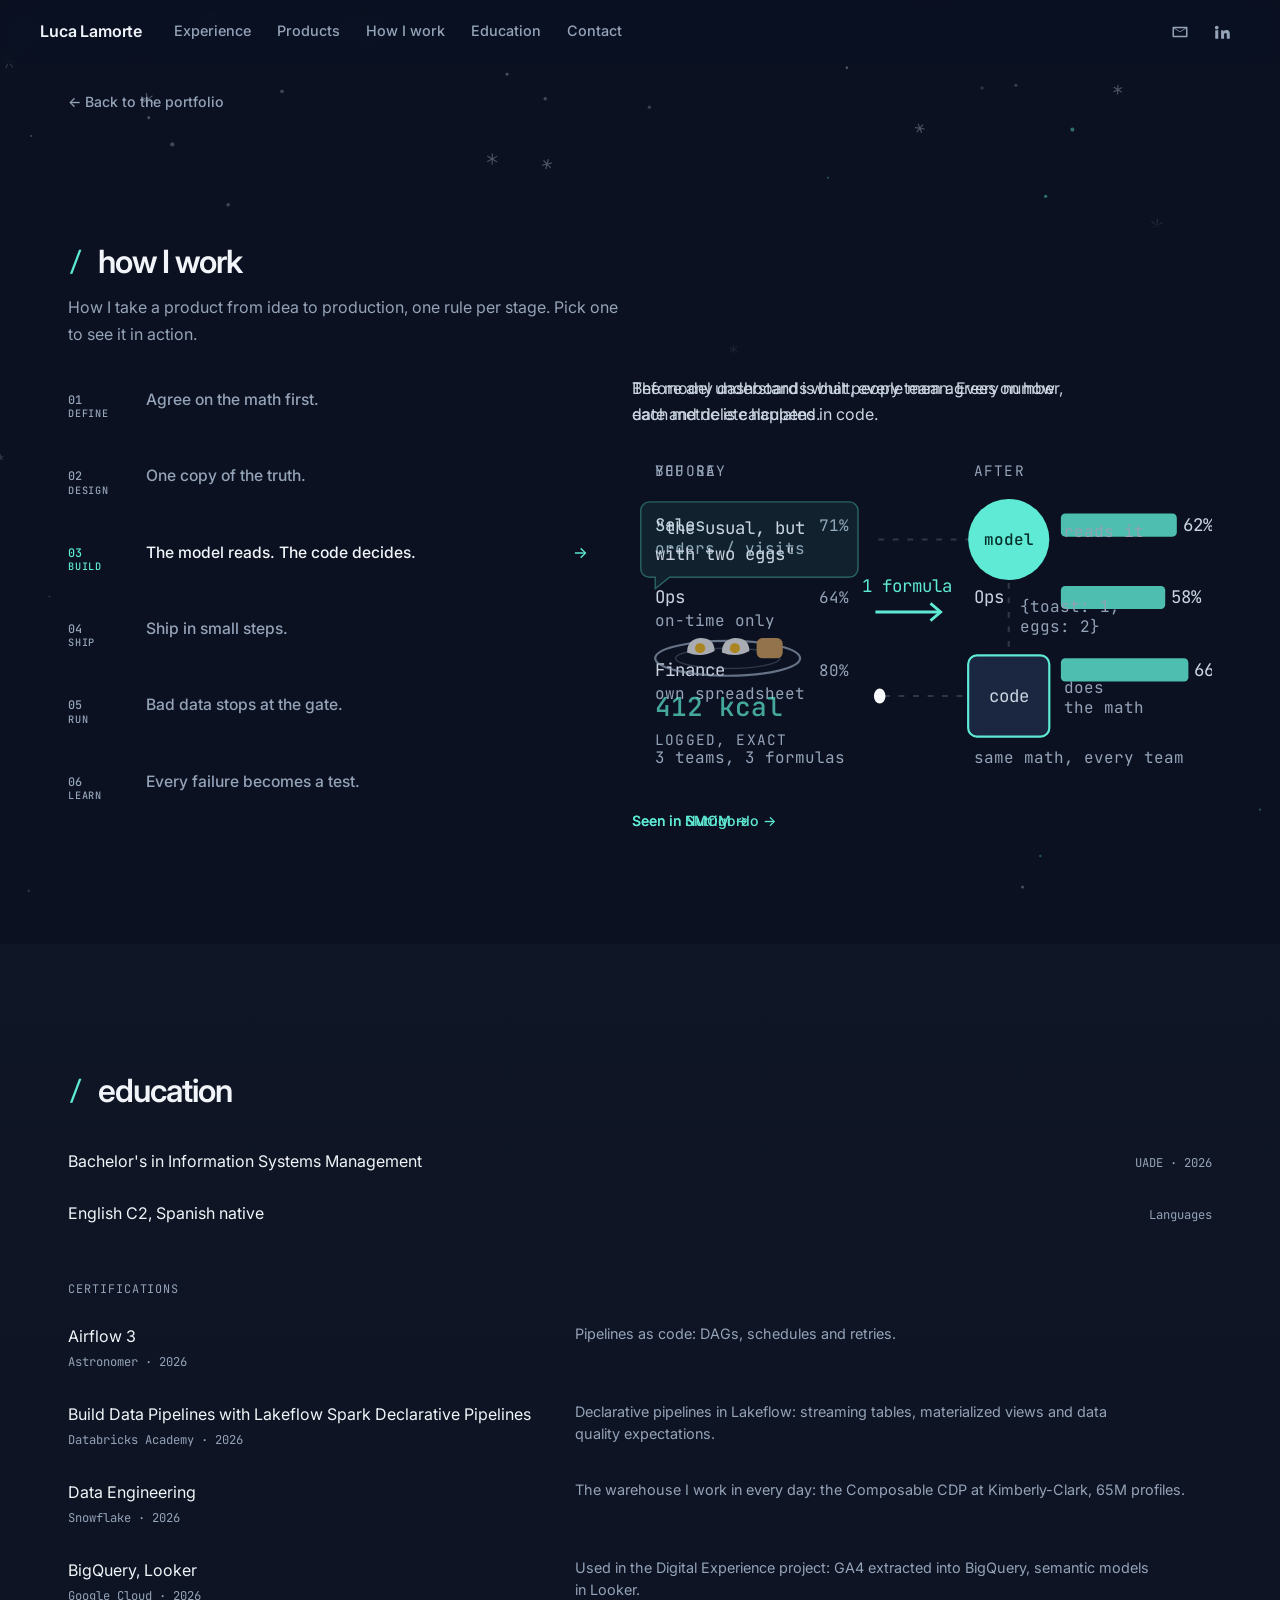
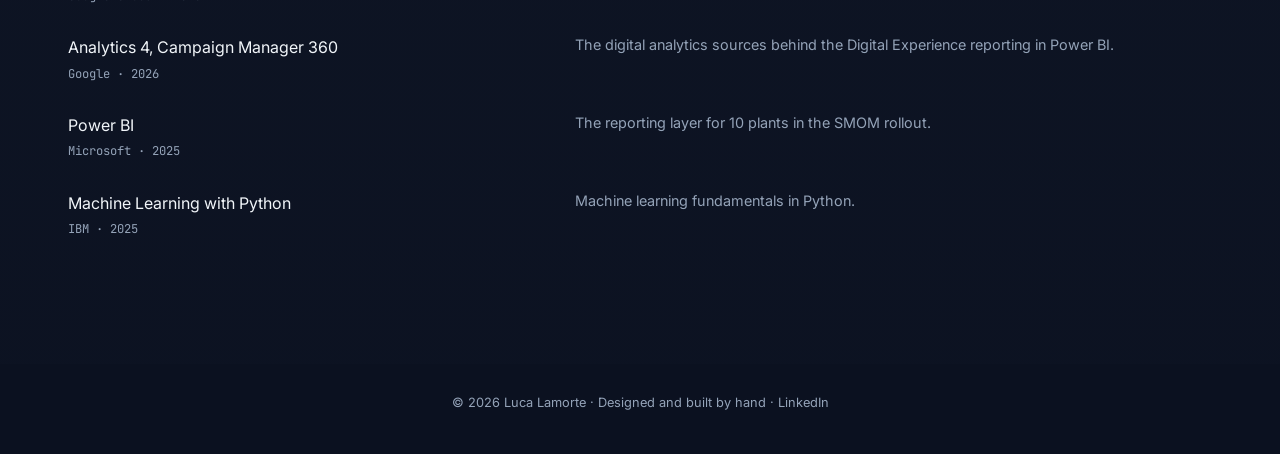
==== commit 0abe5203: "Point the case study and work page menus at sections that still exist Co-Authored-By: Claude Opus 5." ====
--- a/work.html
+++ b/work.html
@@ -39,7 +39,7 @@
 
 <nav class="nav" aria-label="Main">
   <a class="name" href="index.html">Luca Lamorte</a>
-  <div class="links"><a href="index.html#projects">Work</a><a href="index.html#experience">Experience</a><a href="#principles">How I work</a><a href="#education">Education</a></div>
+  <div class="links"><a href="index.html#experience">Experience</a><a href="index.html#projects">Products</a><a href="#principles">How I work</a><a href="#education">Education</a><a href="index.html#contact">Contact</a></div>
   <div class="icons">
     <a href="mailto:lclamorte@gmail.com?subject=Let's%20connect!" aria-label="Email"><svg><use href="#i-mail"/></svg></a>
     <a href="https://www.linkedin.com/in/lclamorte/" aria-label="LinkedIn" target="_blank" rel="noopener"><svg><use href="#i-linkedin"/></svg></a>
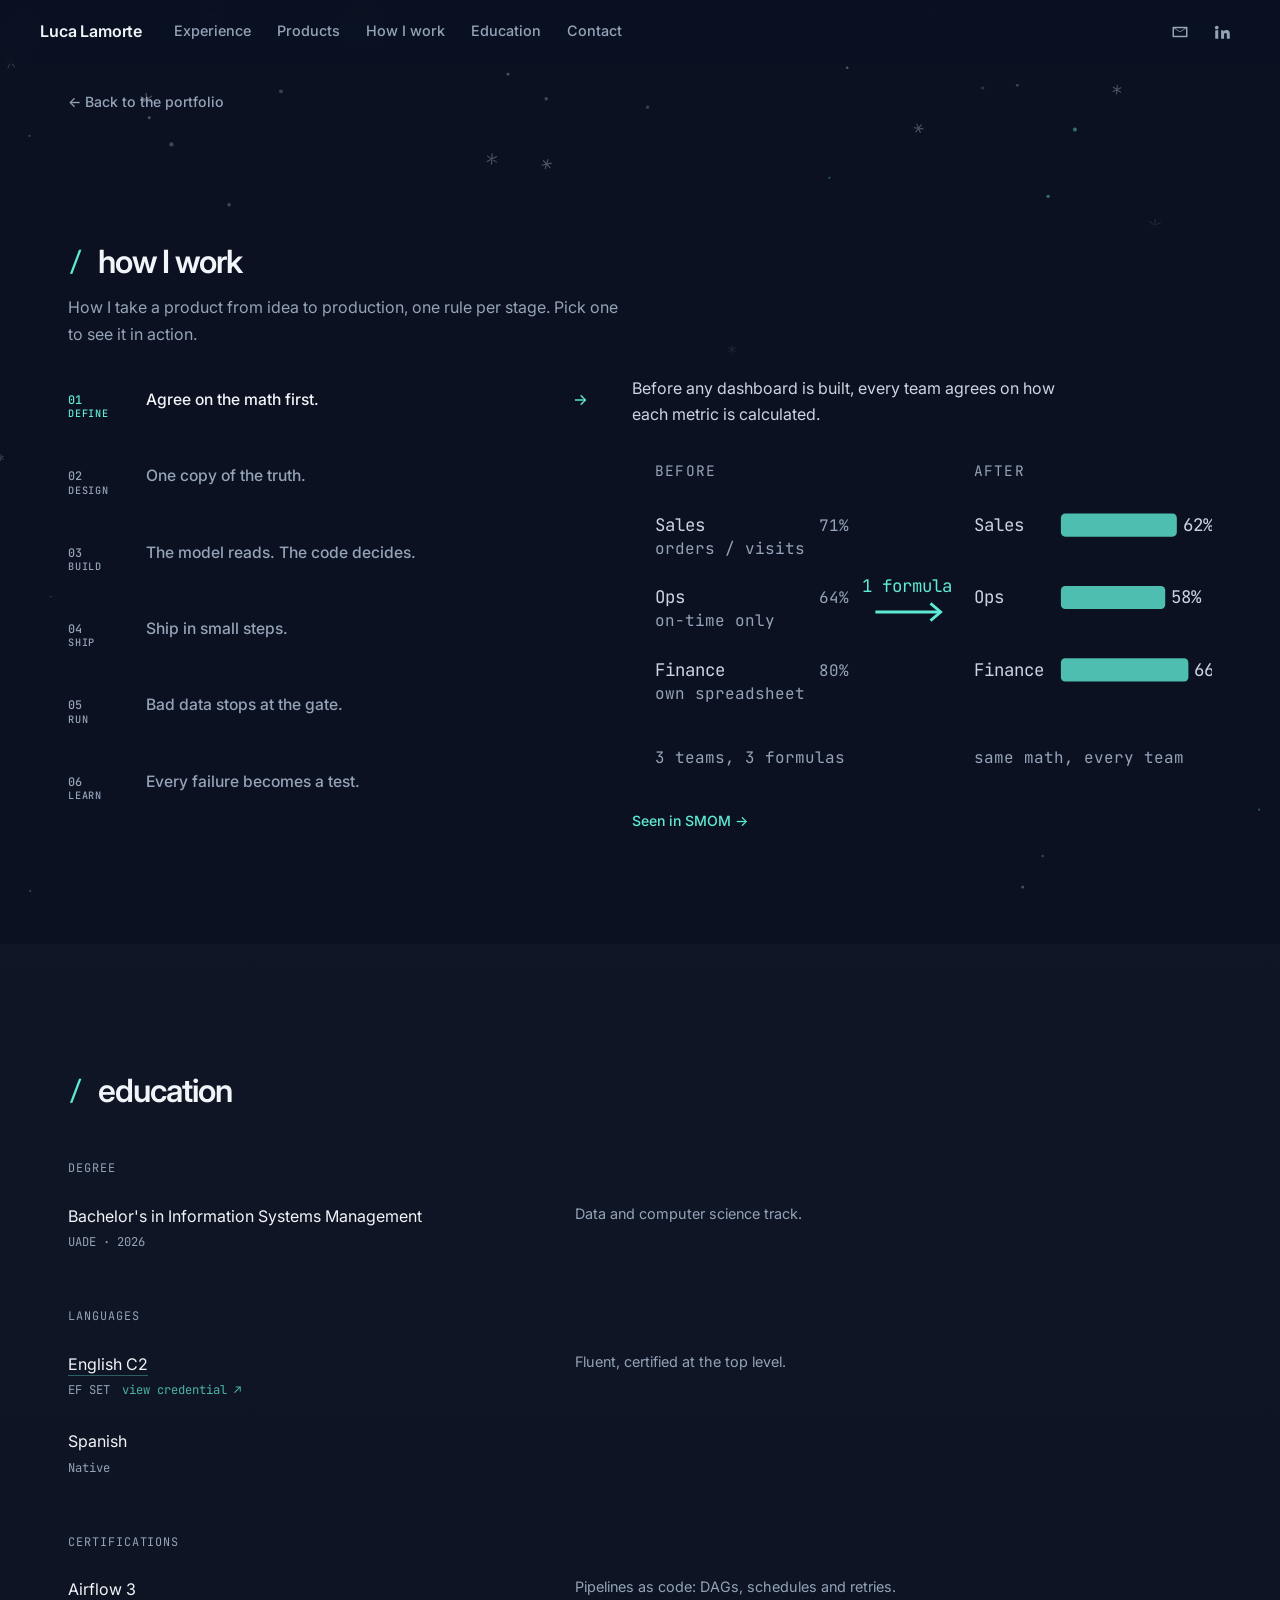
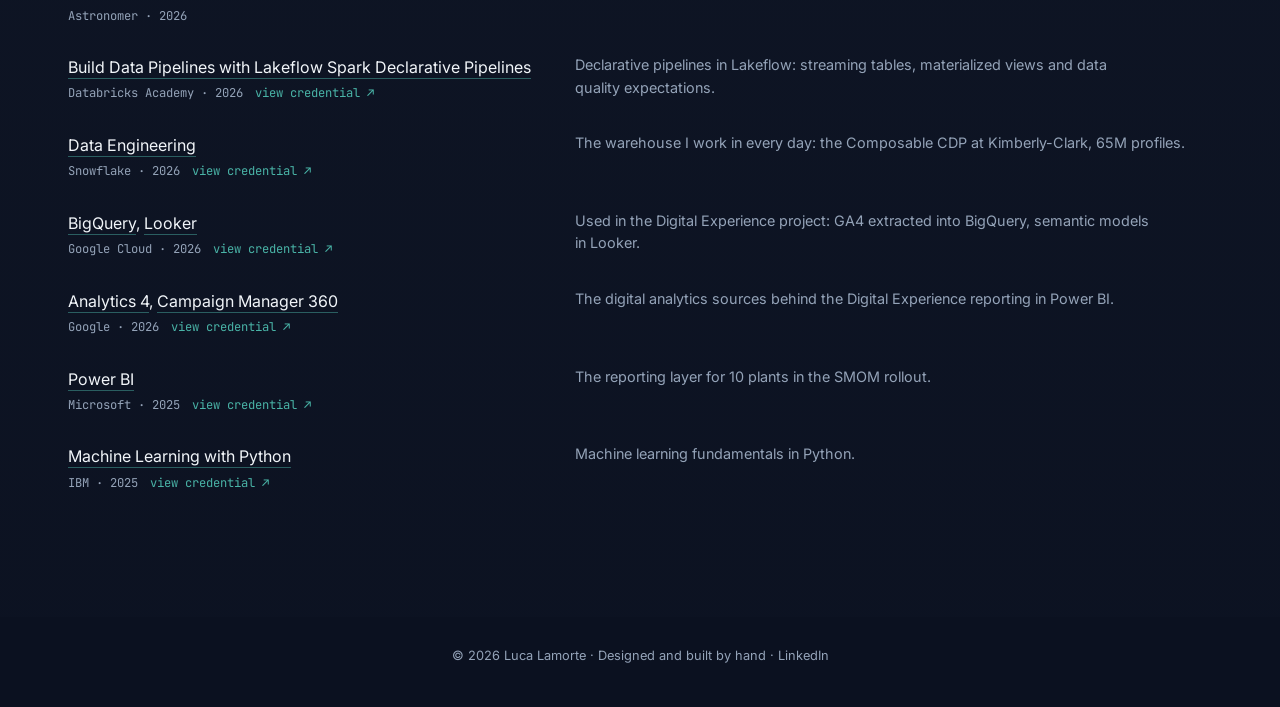
==== commit 7dc0b178: "Give the degree and languages the same labels and layout as certifications Co-Authored-By: Claude Op" ====
--- a/work.html
+++ b/work.html
@@ -100,9 +100,14 @@
 
   <section id="education" class="reveal">
     <h2><span>/</span> education</h2>
-    <ul class="list">
-        <li><span class="what">Bachelor's in Information Systems Management</span><span class="who">UADE · 2026</span></li>
-        <li class="one"><span class="what">English <a class="cred" href="https://cert.efset.org/2LxfZy" target="_blank" rel="noopener">C2</a>, Spanish native</span><span class="who"><span class="meta">Languages</span><span class="go">view credential ↗</span></span></li>
+    <p class="list-label">Degree</p>
+    <ul class="list certs">
+        <li><span class="what">Bachelor's in Information Systems Management</span><span class="who">UADE · 2026</span><span class="cert-note">Data and computer science track.</span></li>
+    </ul>
+    <p class="list-label">Languages</p>
+    <ul class="list certs">
+        <li class="one"><span class="what"><a class="cred" href="https://cert.efset.org/2LxfZy" target="_blank" rel="noopener">English C2</a></span><span class="who"><span class="meta">EF SET</span><span class="go">view credential ↗</span></span><span class="cert-note">Fluent, certified at the top level.</span></li>
+        <li><span class="what">Spanish</span><span class="who">Native</span></li>
     </ul>
     <p class="list-label">Certifications</p>
     <ul class="list certs">
--- a/style.css
+++ b/style.css
@@ -652,3 +652,11 @@
   .lb-prev, .lb-next { top: auto; bottom: 64px; }
   .lightbox figcaption { bottom: 20px; font-size: .82rem; }
 }
+/* Credenciales: los nombres largos bajan de línea, y las que tienen link se ven siempre: una línea fina bajo el
+   nombre y "view credential ↗" al lado del año. Al pasar, la misma línea y el texto toman el color. */
+.list.certs .cred { white-space: normal; text-decoration: underline solid var(--accent-line); text-underline-offset: 5px; text-decoration-thickness: 1px; transition: color .2s, text-decoration-color .2s; }
+.list.certs .cred:hover, .list.certs .cred:focus-visible { text-decoration-color: var(--accent); }
+.list.certs .who { display: flex; flex-wrap: wrap; gap: 0 12px; }
+.list.certs li .meta { opacity: 1 !important; transform: none !important; }
+.list.certs .who .go { opacity: .75; transform: none; }
+.list.certs li:has(.cred:hover) .go, .list.certs li:has(.cred:focus-visible) .go { opacity: 1; }
